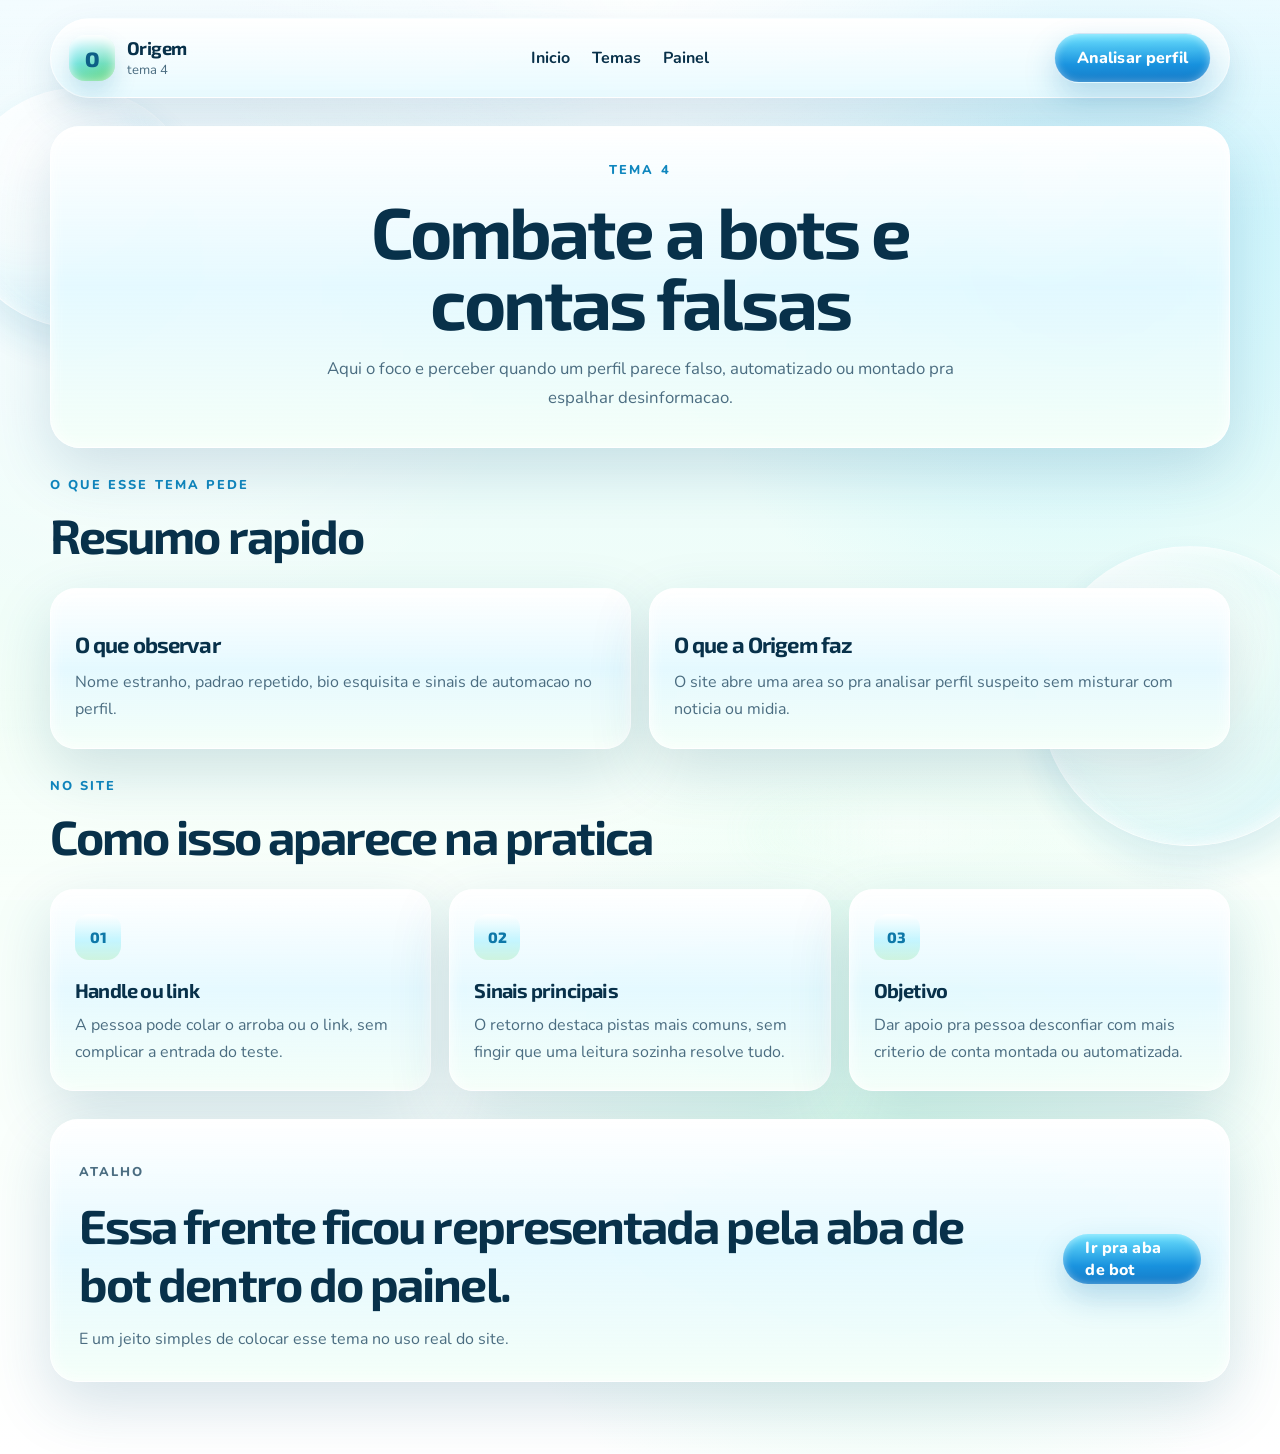
==== bots-contas.html @ d39067a3 "Add files via upload" ====
<!DOCTYPE html>
<html lang="pt-BR">
  <head>
    <meta charset="UTF-8" />
    <meta name="viewport" content="width=device-width, initial-scale=1.0" />
    <meta
      name="description"
      content="Tema 4 da Origem: combate a bots e contas falsas com observacao de sinais suspeitos."
    />
    <title>Origem | Bots e Contas Falsas</title>
    <link rel="preconnect" href="https://fonts.googleapis.com" />
    <link rel="preconnect" href="https://fonts.gstatic.com" crossorigin />
    <link
      href="https://fonts.googleapis.com/css2?family=Exo+2:wght@500;600;700;800&family=Nunito:wght@400;600;700;800&display=swap"
      rel="stylesheet"
    />
    <link rel="stylesheet" href="styles.css?v=28" />
  </head>
  <body>
    <div class="aero-bg" aria-hidden="true">
      <div class="bubble bubble-one"></div>
      <div class="bubble bubble-two"></div>
      <div class="bubble bubble-three"></div>
      <div class="glow-band glow-top"></div>
      <div class="glow-band glow-bottom"></div>
    </div>

    <header class="site-header">
      <a class="brand" href="index.html">
        <span class="brand-mark">O</span>
        <span class="brand-copy">
          <strong>Origem</strong>
          <small>tema 4</small>
        </span>
      </a>

      <nav class="site-nav" aria-label="Navegacao principal">
        <a href="index.html">Inicio</a>
        <a href="proposta.html">Temas</a>
        <a href="verificacao.html">Painel</a>
      </nav>

      <a class="header-cta" href="verificacao.html#bot">Analisar perfil</a>
    </header>

    <main class="page-shell">
      <section class="hero hero-verify glossy-panel" id="tema">
        <p class="hero-kicker">Tema 4</p>
        <h1>Combate a bots e contas falsas</h1>
        <p class="hero-copy">
          Aqui o foco e perceber quando um perfil parece falso, automatizado ou montado pra espalhar desinformacao.
        </p>
      </section>

      <section class="section-block">
        <div class="section-head">
          <p class="section-kicker">O que esse tema pede</p>
          <h2>Resumo rapido</h2>
        </div>

        <div class="topic-columns">
          <article class="info-card glossy-panel">
            <h3>O que observar</h3>
            <p>Nome estranho, padrao repetido, bio esquisita e sinais de automacao no perfil.</p>
          </article>

          <article class="info-card glossy-panel">
            <h3>O que a Origem faz</h3>
            <p>O site abre uma area so pra analisar perfil suspeito sem misturar com noticia ou midia.</p>
          </article>
        </div>
      </section>

      <section class="section-block" id="origem">
        <div class="section-head">
          <p class="section-kicker">No site</p>
          <h2>Como isso aparece na pratica</h2>
        </div>

        <div class="steps-grid">
          <article class="step-card glossy-panel">
            <span>01</span>
            <h3>Handle ou link</h3>
            <p>A pessoa pode colar o arroba ou o link, sem complicar a entrada do teste.</p>
          </article>

          <article class="step-card glossy-panel">
            <span>02</span>
            <h3>Sinais principais</h3>
            <p>O retorno destaca pistas mais comuns, sem fingir que uma leitura sozinha resolve tudo.</p>
          </article>

          <article class="step-card glossy-panel">
            <span>03</span>
            <h3>Objetivo</h3>
            <p>Dar apoio pra pessoa desconfiar com mais criterio de conta montada ou automatizada.</p>
          </article>
        </div>
      </section>

      <section class="section-block">
        <div class="bottom-banner glossy-panel">
          <div>
            <p class="section-kicker">Atalho</p>
            <h2>Essa frente ficou representada pela aba de bot dentro do painel.</h2>
            <p>E um jeito simples de colocar esse tema no uso real do site.</p>
          </div>

          <a class="primary-button link-button" href="verificacao.html#bot">Ir pra aba de bot</a>
        </div>
      </section>
    </main>
  </body>
</html>
---- styles.css ----
:root {
  --bg-top: #dff7ff;
  --bg-mid: #f3fff8;
  --bg-bottom: #ffffff;
  --surface: rgba(255, 255, 255, 0.72);
  --surface-strong: rgba(255, 255, 255, 0.88);
  --surface-soft: rgba(233, 252, 255, 0.72);
  --line: rgba(112, 202, 221, 0.34);
  --ink: #08314a;
  --muted: #4b6d81;
  --primary: #1ab0d8;
  --primary-deep: #0d7ab7;
  --secondary: #68d76d;
  --secondary-deep: #249f4a;
  --ok: #17915f;
  --warn: #e38e1f;
  --danger: #d8544f;
  --shadow-xl: 0 22px 60px rgba(26, 92, 133, 0.18);
  --shadow-lg: 0 18px 38px rgba(26, 92, 133, 0.14);
  --shadow-md: 0 10px 24px rgba(26, 92, 133, 0.12);
  --radius-xl: 30px;
  --radius-lg: 22px;
  --radius-md: 16px;
  --max-width: 1180px;
}

* {
  box-sizing: border-box;
}

html {
  scroll-behavior: smooth;
}

body {
  margin: 0;
  min-height: 100vh;
  font-family: "Nunito", sans-serif;
  color: var(--ink);
  background:
    radial-gradient(circle at 12% 18%, rgba(255, 255, 255, 0.92), transparent 24%),
    radial-gradient(circle at 84% 16%, rgba(126, 232, 255, 0.34), transparent 26%),
    radial-gradient(circle at 70% 78%, rgba(121, 246, 188, 0.22), transparent 30%),
    linear-gradient(180deg, var(--bg-top) 0%, var(--bg-mid) 48%, var(--bg-bottom) 100%);
  overflow-x: hidden;
}

body::before {
  content: "";
  position: fixed;
  inset: 0;
  pointer-events: none;
  background:
    linear-gradient(180deg, rgba(255, 255, 255, 0.52), transparent 24%, transparent 76%, rgba(255, 255, 255, 0.34)),
    radial-gradient(circle at top, rgba(255, 255, 255, 0.85), transparent 38%);
  z-index: 0;
}

.aero-bg {
  position: fixed;
  inset: 0;
  pointer-events: none;
  overflow: hidden;
  z-index: 0;
}

.bubble {
  position: absolute;
  border-radius: 50%;
  border: 1px solid rgba(255, 255, 255, 0.78);
  background:
    radial-gradient(circle at 30% 28%, rgba(255, 255, 255, 0.95), rgba(255, 255, 255, 0.18) 38%, rgba(39, 189, 235, 0.12) 72%, rgba(19, 128, 212, 0.06));
  box-shadow:
    inset 0 1px 18px rgba(255, 255, 255, 0.9),
    0 18px 35px rgba(53, 148, 191, 0.18);
  opacity: 0.9;
}

.bubble-one {
  width: 240px;
  height: 240px;
  top: 88px;
  left: -42px;
}

.bubble-two {
  width: 190px;
  height: 190px;
  right: 8%;
  top: 138px;
}

.bubble-three {
  width: 300px;
  height: 300px;
  right: -60px;
  bottom: 54px;
}

.glow-band {
  position: absolute;
  border-radius: 999px;
  filter: blur(18px);
  opacity: 0.7;
}

.glow-top {
  top: 40px;
  left: 18%;
  width: 360px;
  height: 44px;
  background: linear-gradient(90deg, rgba(255, 255, 255, 0), rgba(255, 255, 255, 0.82), rgba(125, 232, 255, 0.2));
}

.glow-bottom {
  bottom: 48px;
  right: 18%;
  width: 300px;
  height: 40px;
  background: linear-gradient(90deg, rgba(115, 237, 173, 0.08), rgba(255, 255, 255, 0.72), rgba(255, 255, 255, 0));
}

.site-header,
.page-shell {
  position: relative;
  z-index: 1;
}

.site-header {
  width: min(calc(100% - 30px), var(--max-width));
  margin: 18px auto 0;
  padding: 14px 18px;
  display: flex;
  align-items: center;
  justify-content: space-between;
  gap: 16px;
  border: 1px solid rgba(255, 255, 255, 0.72);
  border-radius: 999px;
  background:
    linear-gradient(180deg, rgba(255, 255, 255, 0.95), rgba(218, 247, 255, 0.58)),
    rgba(255, 255, 255, 0.72);
  box-shadow: var(--shadow-lg);
  backdrop-filter: blur(18px);
}

.brand {
  display: inline-flex;
  align-items: center;
  gap: 12px;
  text-decoration: none;
  color: var(--ink);
}

.brand-mark {
  display: inline-flex;
  align-items: center;
  justify-content: center;
  width: 46px;
  height: 46px;
  border-radius: 16px;
  background:
    linear-gradient(180deg, rgba(255, 255, 255, 0.95), rgba(122, 233, 255, 0.34) 62%, rgba(90, 218, 140, 0.3)),
    linear-gradient(135deg, #6de6ff, #6bd36d);
  box-shadow:
    inset 0 2px 12px rgba(255, 255, 255, 0.9),
    0 12px 22px rgba(31, 137, 174, 0.2);
  font-family: "Exo 2", sans-serif;
  font-size: 1.3rem;
  font-weight: 800;
  color: #0d5f86;
}

.brand-copy {
  display: grid;
  gap: 2px;
}

.brand-copy strong {
  font-family: "Exo 2", sans-serif;
  font-size: 1.15rem;
  letter-spacing: -0.03em;
}

.brand-copy small {
  color: var(--muted);
  font-size: 0.82rem;
}

.site-nav {
  display: flex;
  flex-wrap: wrap;
  align-items: center;
  justify-content: center;
  gap: 22px;
}

.site-nav a {
  color: var(--ink);
  text-decoration: none;
  font-weight: 700;
  text-shadow: 0 1px 0 rgba(255, 255, 255, 0.8);
}

.header-cta,
.primary-button,
.secondary-button,
.tool-tab {
  font: inherit;
}

.header-cta,
.primary-button,
.secondary-button {
  display: inline-flex;
  align-items: center;
  justify-content: center;
  min-height: 50px;
  padding: 0 22px;
  border-radius: 999px;
  border: 1px solid rgba(255, 255, 255, 0.8);
  text-decoration: none;
  font-weight: 800;
  letter-spacing: 0.01em;
  cursor: pointer;
  transition: transform 180ms ease, box-shadow 180ms ease, opacity 180ms ease;
}

.header-cta,
.primary-button {
  color: #ffffff;
  background:
    linear-gradient(180deg, rgba(108, 226, 255, 0.96), rgba(22, 143, 221, 0.95) 64%, rgba(20, 120, 198, 0.95)),
    linear-gradient(135deg, #6be8ff, #25a7dc);
  box-shadow:
    inset 0 1px 8px rgba(255, 255, 255, 0.48),
    0 14px 30px rgba(25, 122, 180, 0.26);
}

.secondary-button {
  color: #0b638d;
  background:
    linear-gradient(180deg, rgba(255, 255, 255, 0.95), rgba(217, 251, 255, 0.72)),
    rgba(255, 255, 255, 0.78);
  box-shadow:
    inset 0 1px 8px rgba(255, 255, 255, 0.82),
    0 12px 26px rgba(57, 145, 180, 0.12);
}

.header-cta:hover,
.primary-button:hover,
.secondary-button:hover,
.tool-tab:hover,
.feature-card:hover {
  transform: translateY(-2px);
}

.primary-button:disabled {
  opacity: 0.7;
  cursor: wait;
}

.page-shell {
  width: min(calc(100% - 30px), var(--max-width));
  margin: 0 auto;
  padding: 28px 0 72px;
}

.glossy-panel,
.tool-shell,
.result-card,
.step-card,
.feature-card {
  border: 1px solid rgba(255, 255, 255, 0.8);
  background:
    linear-gradient(180deg, rgba(255, 255, 255, 0.96), rgba(220, 247, 255, 0.72) 50%, rgba(243, 255, 248, 0.88)),
    var(--surface);
  box-shadow:
    inset 0 1px 14px rgba(255, 255, 255, 0.88),
    var(--shadow-xl);
  backdrop-filter: blur(18px);
}

.hero {
  position: relative;
}

.hero-home {
  display: grid;
  grid-template-columns: minmax(0, 1.1fr) minmax(320px, 0.9fr);
  gap: 22px;
  align-items: stretch;
  padding-top: 18px;
}

.hero-verify {
  padding: 34px;
  border-radius: var(--radius-xl);
  text-align: center;
}

.hero-copy-card,
.hero-display {
  padding: 34px;
  border-radius: var(--radius-xl);
}

.hero-kicker,
.section-kicker {
  margin: 0;
  color: #0f86be;
  font-size: 0.8rem;
  font-weight: 800;
  letter-spacing: 0.16em;
  text-transform: uppercase;
}

.hero h1,
.section-head h2,
.tool-head h2,
.bottom-banner h2,
.feature-card h3,
.theme-link-card h3,
.info-card h3,
.topic-panel h3,
.step-card h3,
.result-topline h3 {
  font-family: "Exo 2", sans-serif;
  letter-spacing: -0.04em;
}

.hero h1 {
  margin: 16px 0 0;
  font-size: clamp(2.5rem, 6vw, 4.5rem);
  line-height: 0.98;
}

.hero-verify h1 {
  max-width: 16ch;
  margin-left: auto;
  margin-right: auto;
}

.hero-copy {
  max-width: 64ch;
  margin: 18px 0 0;
  color: var(--muted);
  font-size: 1.05rem;
  line-height: 1.75;
}

.hero-verify .hero-copy {
  margin-left: auto;
  margin-right: auto;
}

.hero-actions {
  display: flex;
  flex-wrap: wrap;
  gap: 14px;
  margin-top: 26px;
}

.hero-pills {
  display: flex;
  flex-wrap: wrap;
  gap: 10px;
  margin-top: 26px;
}

.hero-pills span {
  display: inline-flex;
  align-items: center;
  min-height: 36px;
  padding: 0 14px;
  border-radius: 999px;
  background: rgba(255, 255, 255, 0.7);
  border: 1px solid rgba(255, 255, 255, 0.8);
  box-shadow: inset 0 1px 8px rgba(255, 255, 255, 0.85);
  color: #116f99;
  font-weight: 800;
  font-size: 0.92rem;
}

.hero-display {
  display: grid;
  align-items: center;
}

.hero-display-screen {
  position: relative;
  min-height: 100%;
  padding: 24px;
  border-radius: 24px;
  background:
    linear-gradient(180deg, rgba(232, 253, 255, 0.92), rgba(190, 240, 255, 0.72) 48%, rgba(239, 255, 246, 0.92)),
    rgba(255, 255, 255, 0.64);
  border: 1px solid rgba(255, 255, 255, 0.85);
  overflow: hidden;
}

.screen-orb {
  position: absolute;
  top: 22px;
  right: 22px;
  width: 140px;
  height: 140px;
  border-radius: 50%;
  background:
    radial-gradient(circle at 35% 30%, rgba(255, 255, 255, 0.94), rgba(255, 255, 255, 0.18) 42%, rgba(106, 226, 255, 0.2), rgba(102, 226, 137, 0.16));
  border: 1px solid rgba(255, 255, 255, 0.82);
}

.screen-grid {
  position: relative;
  display: grid;
  grid-template-columns: repeat(2, minmax(0, 1fr));
  gap: 14px;
  margin-top: 80px;
}

.screen-grid article {
  min-height: 120px;
  padding: 18px;
  border-radius: 22px;
  background: rgba(255, 255, 255, 0.64);
  border: 1px solid rgba(255, 255, 255, 0.8);
  box-shadow: inset 0 1px 10px rgba(255, 255, 255, 0.72);
}

.screen-grid strong {
  display: block;
  font-family: "Exo 2", sans-serif;
  font-size: 1.7rem;
  color: #0b77b6;
}

.screen-grid span {
  display: block;
  margin-top: 10px;
  color: var(--muted);
  line-height: 1.55;
}

.section-block {
  margin-top: 28px;
}

.section-head h2,
.tool-head h2,
.bottom-banner h2 {
  margin: 12px 0 0;
  font-size: clamp(1.9rem, 4vw, 3rem);
}

.feature-grid {
  display: grid;
  grid-template-columns: repeat(3, minmax(0, 1fr));
  gap: 18px;
  margin-top: 24px;
}

.feature-card {
  display: block;
  min-height: 238px;
  padding: 22px;
  border-radius: 26px;
  text-decoration: none;
  color: inherit;
  transition: transform 180ms ease, box-shadow 180ms ease;
}

.feature-icon {
  display: inline-flex;
  align-items: center;
  justify-content: center;
  min-width: 64px;
  min-height: 40px;
  padding: 0 14px;
  border-radius: 999px;
  background:
    linear-gradient(180deg, rgba(255, 255, 255, 0.98), rgba(169, 241, 255, 0.64) 60%, rgba(164, 236, 183, 0.44));
  box-shadow: inset 0 1px 9px rgba(255, 255, 255, 0.9);
  color: #1077a7;
  font-family: "Exo 2", sans-serif;
  font-weight: 800;
  font-size: 0.86rem;
}

.feature-card h3 {
  margin: 18px 0 0;
  font-size: 1.4rem;
}

.feature-card p {
  margin: 12px 0 0;
  color: var(--muted);
  line-height: 1.7;
}

.topic-card {
  min-height: 0;
}

.topic-number {
  display: inline-flex;
  align-items: center;
  min-height: 34px;
  padding: 0 12px;
  border-radius: 999px;
  background: rgba(255, 255, 255, 0.72);
  border: 1px solid rgba(255, 255, 255, 0.82);
  box-shadow: inset 0 1px 8px rgba(255, 255, 255, 0.88);
  color: #1077a7;
  font-size: 0.84rem;
  font-weight: 800;
}

.topic-stack {
  display: grid;
  gap: 18px;
  margin-top: 24px;
}

.theme-grid {
  display: grid;
  grid-template-columns: repeat(3, minmax(0, 1fr));
  gap: 18px;
  margin-top: 24px;
}

.theme-link-card,
.info-card {
  display: block;
  padding: 24px;
  border-radius: 26px;
  text-decoration: none;
  color: inherit;
  transition: transform 180ms ease, box-shadow 180ms ease;
}

.theme-link-card:hover,
.info-card:hover {
  transform: translateY(-2px);
}

.theme-link-card h3,
.info-card h3 {
  margin: 18px 0 0;
  font-size: 1.38rem;
}

.theme-link-card p,
.info-card p {
  margin: 12px 0 0;
  color: var(--muted);
  line-height: 1.72;
}

.topic-columns {
  display: grid;
  grid-template-columns: repeat(2, minmax(0, 1fr));
  gap: 18px;
  margin-top: 24px;
}

.topic-panel {
  padding: 24px;
  border-radius: 26px;
}

.topic-panel h3 {
  margin: 18px 0 0;
  font-size: 1.4rem;
}

.topic-panel p {
  margin: 12px 0 0;
  color: var(--muted);
  line-height: 1.75;
  max-width: 72ch;
}

.steps-grid {
  display: grid;
  grid-template-columns: repeat(3, minmax(0, 1fr));
  gap: 18px;
  margin-top: 24px;
}

.step-card {
  padding: 24px;
  border-radius: 24px;
}

.step-card span {
  display: inline-flex;
  align-items: center;
  justify-content: center;
  width: 46px;
  height: 46px;
  border-radius: 14px;
  background:
    linear-gradient(180deg, rgba(255, 255, 255, 0.95), rgba(160, 240, 255, 0.56) 58%, rgba(171, 235, 186, 0.46));
  color: #0e78a8;
  font-family: "Exo 2", sans-serif;
  font-size: 0.94rem;
  font-weight: 800;
}

.step-card h3 {
  margin: 18px 0 0;
  font-size: 1.25rem;
}

.step-card p,
.bottom-banner p,
.helper-note,
.feedback-message,
.result-label,
.result-confidence,
.result-text,
.result-points {
  color: var(--muted);
}

.step-card p {
  margin: 10px 0 0;
  line-height: 1.7;
}

.bottom-banner {
  display: flex;
  align-items: center;
  justify-content: space-between;
  gap: 22px;
  padding: 28px;
  border-radius: 28px;
}

.bottom-banner p {
  margin: 14px 0 0;
  max-width: 56ch;
  line-height: 1.7;
}

.tool-shell {
  padding: 28px;
  border-radius: 30px;
}

.tool-head {
  display: flex;
  align-items: center;
  justify-content: space-between;
  gap: 18px;
  margin-bottom: 22px;
}

.tool-tabs {
  display: inline-flex;
  flex-wrap: wrap;
  gap: 8px;
  padding: 8px;
  border-radius: 999px;
  background: rgba(255, 255, 255, 0.55);
  border: 1px solid rgba(255, 255, 255, 0.82);
  box-shadow: inset 0 1px 10px rgba(255, 255, 255, 0.82);
}

.tool-tab {
  min-height: 44px;
  padding: 0 18px;
  border: 0;
  border-radius: 999px;
  background: transparent;
  color: #5b7b8c;
  font-weight: 800;
  cursor: pointer;
  transition: transform 180ms ease, box-shadow 180ms ease, background 180ms ease;
}

.tool-tab.is-active {
  color: #ffffff;
  background:
    linear-gradient(180deg, rgba(116, 231, 255, 0.96), rgba(29, 155, 229, 0.96) 64%, rgba(17, 121, 203, 0.96));
  box-shadow:
    inset 0 1px 8px rgba(255, 255, 255, 0.44),
    0 10px 20px rgba(31, 125, 188, 0.22);
}

.tool-panel {
  display: none;
}

.tool-panel.is-active {
  display: block;
}

.input-layout {
  display: grid;
  grid-template-columns: minmax(0, 1.08fr) minmax(320px, 0.92fr);
  gap: 22px;
}

.field-label {
  display: inline-block;
  margin-bottom: 12px;
  font-size: 1rem;
  font-weight: 800;
}

.upload-box {
  display: grid;
  place-items: center;
  width: 100%;
  min-height: 226px;
  padding: 24px;
  border-radius: 28px;
  border: 1.5px dashed rgba(81, 194, 222, 0.74);
  background:
    linear-gradient(180deg, rgba(255, 255, 255, 0.88), rgba(216, 248, 255, 0.72) 58%, rgba(239, 255, 245, 0.84));
  text-align: center;
  cursor: pointer;
  transition: transform 180ms ease, border-color 180ms ease, box-shadow 180ms ease;
}

.upload-box:hover,
.upload-box.is-dragging {
  transform: translateY(-1px);
  border-color: rgba(19, 166, 219, 0.95);
  box-shadow: 0 14px 28px rgba(43, 157, 198, 0.12);
}

.upload-box input {
  display: none;
}

.upload-title {
  display: block;
  font-family: "Exo 2", sans-serif;
  font-size: 1.08rem;
  font-weight: 700;
}

.upload-subtitle {
  display: block;
  max-width: 34ch;
  margin-top: 8px;
  color: var(--muted);
  line-height: 1.6;
}

.preview-box {
  margin-top: 14px;
  min-height: 226px;
  overflow: hidden;
  border-radius: 28px;
  border: 1px solid rgba(255, 255, 255, 0.82);
  background:
    linear-gradient(180deg, rgba(255, 255, 255, 0.92), rgba(223, 249, 255, 0.68)),
    var(--surface-soft);
}

.empty-state,
.preview-frame {
  min-height: 226px;
  display: grid;
  place-items: center;
  padding: 22px;
  text-align: center;
}

.empty-state strong {
  font-family: "Exo 2", sans-serif;
}

.empty-state p {
  margin: 8px 0 0;
  color: var(--muted);
}

.preview-frame img {
  width: 100%;
  height: 226px;
  object-fit: cover;
  display: block;
}

.preview-frame audio,
.preview-frame video {
  width: 100%;
  max-height: 226px;
}

.preview-meta {
  padding: 14px 18px 18px;
  border-top: 1px solid rgba(96, 193, 221, 0.18);
  background: rgba(255, 255, 255, 0.74);
}

.preview-meta p {
  margin: 6px 0 0;
  color: var(--muted);
}

.text-input {
  width: 100%;
  min-height: 58px;
  padding: 0 18px;
  border: 1px solid rgba(112, 202, 221, 0.34);
  border-radius: 20px;
  background: rgba(255, 255, 255, 0.82);
  box-shadow: inset 0 1px 12px rgba(255, 255, 255, 0.82);
  font: inherit;
  color: var(--ink);
}

.text-input:focus {
  outline: 2px solid rgba(36, 167, 218, 0.18);
  border-color: rgba(17, 149, 204, 0.66);
}

.primary-button {
  margin-top: 16px;
  border-width: 0;
}

.helper-note,
.feedback-message {
  margin: 12px 0 0;
  font-size: 0.95rem;
}

.feedback-message {
  min-height: 22px;
}

.feedback-message.is-error {
  color: var(--danger);
}

.feedback-message.is-success {
  color: var(--ok);
}

.result-card {
  height: 100%;
  padding: 24px;
  border-radius: 28px;
}

.result-topline {
  display: flex;
  align-items: center;
  justify-content: space-between;
  gap: 12px;
}

.result-topline h3 {
  margin: 0;
  font-size: 1.28rem;
}

.result-badge {
  display: inline-flex;
  align-items: center;
  justify-content: center;
  min-height: 36px;
  padding: 0 14px;
  border-radius: 999px;
  font-size: 0.84rem;
  font-weight: 800;
}

.result-badge.is-neutral {
  color: #587282;
  background: rgba(230, 242, 248, 0.9);
}

.result-badge.is-demo {
  color: #096a93;
  background: rgba(212, 246, 255, 0.92);
}

.result-badge.is-ok {
  color: #0f7b4d;
  background: rgba(220, 249, 230, 0.95);
}

.result-badge.is-warn {
  color: #a25b12;
  background: rgba(255, 236, 204, 0.96);
}

.result-label {
  margin: 18px 0 0;
  font-size: 0.94rem;
}

.result-confidence {
  margin: 10px 0 0;
  font-size: 0.92rem;
  font-weight: 800;
}

.result-text {
  margin: 12px 0 0;
  font-size: 1rem;
  line-height: 1.7;
}

.result-points {
  margin: 16px 0 0;
  padding-left: 18px;
}

.result-points li + li {
  margin-top: 8px;
}

@media (max-width: 1080px) {
  .hero-home,
  .input-layout {
    grid-template-columns: 1fr;
  }

  .feature-grid {
    grid-template-columns: repeat(2, minmax(0, 1fr));
  }

  .theme-grid {
    grid-template-columns: repeat(2, minmax(0, 1fr));
  }

  .screen-grid {
    margin-top: 36px;
  }
}

@media (max-width: 920px) {
  .site-header,
  .tool-head,
  .bottom-banner {
    flex-direction: column;
    align-items: flex-start;
  }

  .site-nav {
    justify-content: flex-start;
  }

  .header-cta {
    width: 100%;
  }

  .steps-grid {
    grid-template-columns: 1fr;
  }

  .topic-columns {
    grid-template-columns: 1fr;
  }
}

@media (max-width: 700px) {
  .site-header,
  .page-shell {
    width: min(calc(100% - 20px), var(--max-width));
  }

  .site-header {
    margin-top: 12px;
    padding: 14px;
    border-radius: 28px;
  }

  .hero-copy-card,
  .hero-display,
  .hero-verify,
  .tool-shell,
  .step-card,
  .feature-card,
  .bottom-banner,
  .result-card {
    padding: 20px;
  }

  .hero h1 {
    font-size: clamp(2.15rem, 11vw, 3.2rem);
  }

  .tool-tabs {
    width: 100%;
    border-radius: 24px;
  }

  .tool-tab {
    flex: 1 1 calc(50% - 8px);
  }

  .feature-grid {
    grid-template-columns: 1fr;
  }

  .theme-grid {
    grid-template-columns: 1fr;
  }
}

@media (prefers-reduced-motion: reduce) {
  html {
    scroll-behavior: auto;
  }

  *,
  *::before,
  *::after {
    animation: none !important;
    transition: none !important;
  }
}
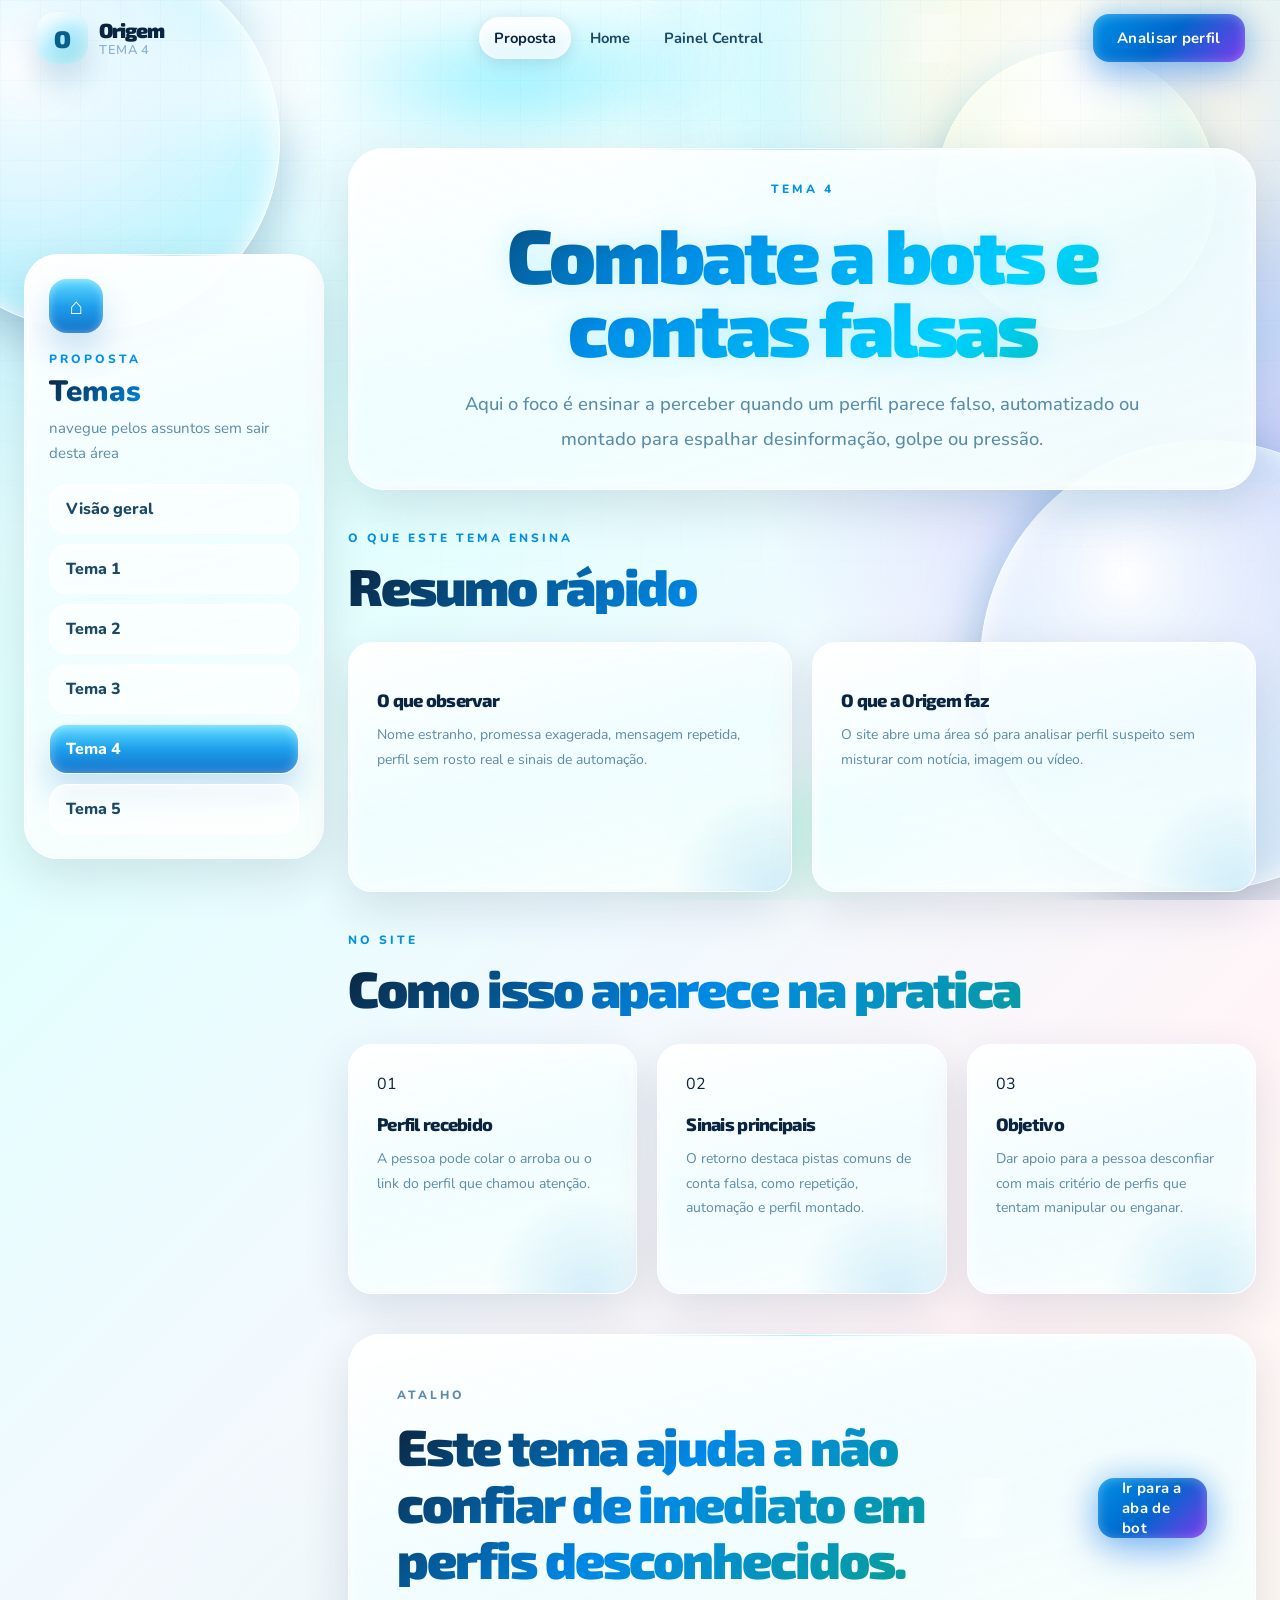
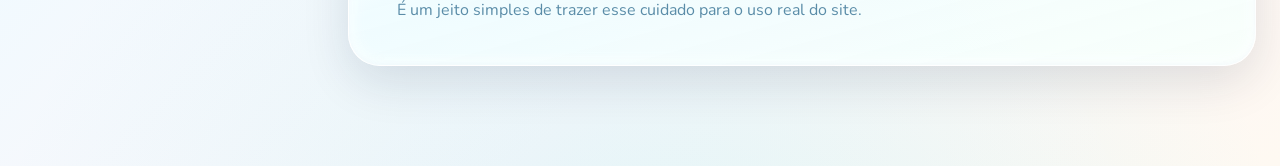
==== commit 8168d4aa: "Origem 2.0" ====
--- a/bots-contas.html
+++ b/bots-contas.html
@@ -5,7 +5,7 @@
     <meta name="viewport" content="width=device-width, initial-scale=1.0" />
     <meta
       name="description"
-      content="Tema 4 da Origem: combate a bots e contas falsas com observacao de sinais suspeitos."
+      content="Tema 4 da Origem: combate a bots e contas falsas."
     />
     <title>Origem | Bots e Contas Falsas</title>
     <link rel="preconnect" href="https://fonts.googleapis.com" />
@@ -14,7 +14,7 @@
       href="https://fonts.googleapis.com/css2?family=Exo+2:wght@500;600;700;800&family=Nunito:wght@400;600;700;800&display=swap"
       rel="stylesheet"
     />
-    <link rel="stylesheet" href="styles.css?v=28" />
+    <link rel="stylesheet" href="styles.css?v=31" />
   </head>
   <body>
     <div class="aero-bg" aria-hidden="true">
@@ -23,9 +23,12 @@
       <div class="bubble bubble-three"></div>
       <div class="glow-band glow-top"></div>
       <div class="glow-band glow-bottom"></div>
+      <div class="sky-ribbon ribbon-one"></div>
+      <div class="sky-ribbon ribbon-two"></div>
+      <div class="sun-halo"></div>
     </div>
 
-    <header class="site-header">
+    <header class="site-header topbar-shell">
       <a class="brand" href="index.html">
         <span class="brand-mark">O</span>
         <span class="brand-copy">
@@ -34,81 +37,105 @@
         </span>
       </a>
 
-      <nav class="site-nav" aria-label="Navegacao principal">
-        <a href="index.html">Inicio</a>
-        <a href="proposta.html">Temas</a>
-        <a href="verificacao.html">Painel</a>
+      <nav class="site-nav top-nav" aria-label="Navegacao principal">
+        <a class="is-active" href="proposta.html" aria-current="page">Proposta</a>
+        <a href="index.html">Home</a>
+        <a href="verificacao.html">Painel Central</a>
       </nav>
 
       <a class="header-cta" href="verificacao.html#bot">Analisar perfil</a>
     </header>
 
     <main class="page-shell">
-      <section class="hero hero-verify glossy-panel" id="tema">
-        <p class="hero-kicker">Tema 4</p>
-        <h1>Combate a bots e contas falsas</h1>
-        <p class="hero-copy">
-          Aqui o foco e perceber quando um perfil parece falso, automatizado ou montado pra espalhar desinformacao.
-        </p>
-      </section>
+      <div class="split-layout proposal-split">
+        <aside class="section-sidebar proposal-sidebar glossy-panel panel-tilt" aria-label="Temas da proposta">
+          <a class="sidebar-home" href="index.html" aria-label="Ir para a home">&#8962;</a>
 
-      <section class="section-block">
-        <div class="section-head">
-          <p class="section-kicker">O que esse tema pede</p>
-          <h2>Resumo rapido</h2>
-        </div>
-
-        <div class="topic-columns">
-          <article class="info-card glossy-panel">
-            <h3>O que observar</h3>
-            <p>Nome estranho, padrao repetido, bio esquisita e sinais de automacao no perfil.</p>
-          </article>
-
-          <article class="info-card glossy-panel">
-            <h3>O que a Origem faz</h3>
-            <p>O site abre uma area so pra analisar perfil suspeito sem misturar com noticia ou midia.</p>
-          </article>
-        </div>
-      </section>
-
-      <section class="section-block" id="origem">
-        <div class="section-head">
-          <p class="section-kicker">No site</p>
-          <h2>Como isso aparece na pratica</h2>
-        </div>
-
-        <div class="steps-grid">
-          <article class="step-card glossy-panel">
-            <span>01</span>
-            <h3>Handle ou link</h3>
-            <p>A pessoa pode colar o arroba ou o link, sem complicar a entrada do teste.</p>
-          </article>
-
-          <article class="step-card glossy-panel">
-            <span>02</span>
-            <h3>Sinais principais</h3>
-            <p>O retorno destaca pistas mais comuns, sem fingir que uma leitura sozinha resolve tudo.</p>
-          </article>
-
-          <article class="step-card glossy-panel">
-            <span>03</span>
-            <h3>Objetivo</h3>
-            <p>Dar apoio pra pessoa desconfiar com mais criterio de conta montada ou automatizada.</p>
-          </article>
-        </div>
-      </section>
-
-      <section class="section-block">
-        <div class="bottom-banner glossy-panel">
-          <div>
-            <p class="section-kicker">Atalho</p>
-            <h2>Essa frente ficou representada pela aba de bot dentro do painel.</h2>
-            <p>E um jeito simples de colocar esse tema no uso real do site.</p>
+          <div class="sidebar-copy">
+            <p class="section-kicker">Proposta</p>
+            <h2>Temas</h2>
+            <span>navegue pelos assuntos sem sair desta &aacute;rea</span>
           </div>
 
-          <a class="primary-button link-button" href="verificacao.html#bot">Ir pra aba de bot</a>
+          <nav class="sidebar-nav">
+            <a class="sidebar-link" href="proposta.html">Vis&atilde;o geral</a>
+            <a class="sidebar-link" href="fatos-fontes.html">Tema 1</a>
+            <a class="sidebar-link" href="letramento-digital.html">Tema 2</a>
+            <a class="sidebar-link" href="manipulacao-audiovisual.html">Tema 3</a>
+            <a class="sidebar-link is-active" href="bots-contas.html">Tema 4</a>
+            <a class="sidebar-link" href="fontes-confiaveis.html">Tema 5</a>
+          </nav>
+        </aside>
+
+        <div class="split-main">
+          <section class="hero hero-verify glossy-panel" id="tema">
+            <p class="hero-kicker">Tema 4</p>
+            <h1>Combate a bots e contas falsas</h1>
+            <p class="hero-copy">
+              Aqui o foco &eacute; ensinar a perceber quando um perfil parece falso, automatizado ou montado para
+              espalhar desinforma&ccedil;&atilde;o, golpe ou press&atilde;o.
+            </p>
+          </section>
+
+          <section class="section-block">
+            <div class="section-head">
+              <p class="section-kicker">O que este tema ensina</p>
+              <h2>Resumo r&aacute;pido</h2>
+            </div>
+
+            <div class="topic-columns">
+              <article class="info-card glossy-panel">
+                <h3>O que observar</h3>
+                <p>Nome estranho, promessa exagerada, mensagem repetida, perfil sem rosto real e sinais de automa&ccedil;&atilde;o.</p>
+              </article>
+
+              <article class="info-card glossy-panel">
+                <h3>O que a Origem faz</h3>
+                <p>O site abre uma &aacute;rea s&oacute; para analisar perfil suspeito sem misturar com not&iacute;cia, imagem ou v&iacute;deo.</p>
+              </article>
+            </div>
+          </section>
+
+          <section class="section-block" id="origem">
+            <div class="section-head">
+              <p class="section-kicker">No site</p>
+              <h2>Como isso aparece na pratica</h2>
+            </div>
+
+            <div class="steps-grid">
+              <article class="step-card glossy-panel">
+                <span>01</span>
+                <h3>Perfil recebido</h3>
+                <p>A pessoa pode colar o arroba ou o link do perfil que chamou aten&ccedil;&atilde;o.</p>
+              </article>
+
+              <article class="step-card glossy-panel">
+                <span>02</span>
+                <h3>Sinais principais</h3>
+                <p>O retorno destaca pistas comuns de conta falsa, como repeti&ccedil;&atilde;o, automa&ccedil;&atilde;o e perfil montado.</p>
+              </article>
+
+              <article class="step-card glossy-panel">
+                <span>03</span>
+                <h3>Objetivo</h3>
+                <p>Dar apoio para a pessoa desconfiar com mais crit&eacute;rio de perfis que tentam manipular ou enganar.</p>
+              </article>
+            </div>
+          </section>
+
+          <section class="section-block">
+            <div class="bottom-banner glossy-panel">
+              <div>
+                <p class="section-kicker">Atalho</p>
+                <h2>Este tema ajuda a n&atilde;o confiar de imediato em perfis desconhecidos.</h2>
+                <p>&Eacute; um jeito simples de trazer esse cuidado para o uso real do site.</p>
+              </div>
+
+              <a class="primary-button link-button" href="verificacao.html#bot">Ir para a aba de bot</a>
+            </div>
+          </section>
         </div>
-      </section>
+      </div>
     </main>
   </body>
 </html>
--- a/styles.css
+++ b/styles.css
@@ -1,1021 +1,969 @@
+/* ═══════════════════════════════════════════
+   ORIGEM — Frutiger Aero · VERSÃO ÉPICA
+   ═══════════════════════════════════════════ */
+
 :root {
-  --bg-top: #dff7ff;
-  --bg-mid: #f3fff8;
-  --bg-bottom: #ffffff;
-  --surface: rgba(255, 255, 255, 0.72);
-  --surface-strong: rgba(255, 255, 255, 0.88);
-  --surface-soft: rgba(233, 252, 255, 0.72);
-  --line: rgba(112, 202, 221, 0.34);
-  --ink: #08314a;
-  --muted: #4b6d81;
-  --primary: #1ab0d8;
-  --primary-deep: #0d7ab7;
-  --secondary: #68d76d;
-  --secondary-deep: #249f4a;
-  --ok: #17915f;
-  --warn: #e38e1f;
-  --danger: #d8544f;
-  --shadow-xl: 0 22px 60px rgba(26, 92, 133, 0.18);
-  --shadow-lg: 0 18px 38px rgba(26, 92, 133, 0.14);
-  --shadow-md: 0 10px 24px rgba(26, 92, 133, 0.12);
-  --radius-xl: 30px;
-  --radius-lg: 22px;
-  --radius-md: 16px;
-  --max-width: 1180px;
-}
-
-* {
-  box-sizing: border-box;
-}
-
-html {
-  scroll-behavior: smooth;
-}
+  --glass-border: rgba(255,255,255,0.92);
+  --ink: #0a2540;
+  --ink-mid: #1b4965;
+  --muted: #5a8ca8;
+  --muted-soft: #8ab4d5;
+  --blue: #0091e6;
+  --blue-deep: #0066cc;
+  --blue-light: #00d4ff;
+  --accent: #00d4ff;
+  --accent-warm: #ff6b5b;
+  --accent-pink: #ff4081;
+  --accent-purple: #7c3aed;
+  --success: #00c896;
+  --warning: #ffa500;
+  --sh-xs: 0 2px 8px rgba(10,37,64,0.08);
+  --sh-sm: 0 4px 16px rgba(10,37,64,0.12);
+  --sh-md: 0 8px 28px rgba(10,37,64,0.15);
+  --sh-lg: 0 16px 48px rgba(10,37,64,0.2);
+  --sh-xl: 0 24px 64px rgba(10,37,64,0.25);
+  --r-pill: 999px;
+  --r-xl: 32px;
+  --r-lg: 24px;
+  --r-md: 16px;
+  --r-sm: 12px;
+  --max-w: 1360px;
+}
+
+*, *::before, *::after { box-sizing: border-box; }
+html { scroll-behavior: smooth; }
 
 body {
-  margin: 0;
-  min-height: 100vh;
+  margin: 0; min-height: 100vh;
   font-family: "Nunito", sans-serif;
-  color: var(--ink);
+  font-size: 1rem; color: var(--ink); overflow-x: hidden;
   background:
-    radial-gradient(circle at 12% 18%, rgba(255, 255, 255, 0.92), transparent 24%),
-    radial-gradient(circle at 84% 16%, rgba(126, 232, 255, 0.34), transparent 26%),
-    radial-gradient(circle at 70% 78%, rgba(121, 246, 188, 0.22), transparent 30%),
-    linear-gradient(180deg, var(--bg-top) 0%, var(--bg-mid) 48%, var(--bg-bottom) 100%);
-  overflow-x: hidden;
+    radial-gradient(ellipse 95% 80% at 5% -10%, rgba(0,211,255,0.35) 0%, transparent 50%),
+    radial-gradient(ellipse 75% 70% at 98% 15%, rgba(122,60,237,0.25) 0%, transparent 55%),
+    radial-gradient(ellipse 85% 60% at 50% 110%, rgba(100,244,255,0.2) 0%, transparent 60%),
+    linear-gradient(135deg, #e8f8ff 0%, #dffffd 25%, #f0faff 50%, #fff5f8 75%, #fef9f2 100%);
+  position: relative;
 }
 
 body::before {
-  content: "";
-  position: fixed;
-  inset: 0;
-  pointer-events: none;
+  content: ""; position: fixed; inset: 0; pointer-events: none; z-index: 0;
   background:
-    linear-gradient(180deg, rgba(255, 255, 255, 0.52), transparent 24%, transparent 76%, rgba(255, 255, 255, 0.34)),
-    radial-gradient(circle at top, rgba(255, 255, 255, 0.85), transparent 38%);
-  z-index: 0;
-}
-
-.aero-bg {
-  position: fixed;
-  inset: 0;
-  pointer-events: none;
+    radial-gradient(ellipse 115% 40% at 50% -8%, rgba(255,255,255,0.98) 0%, transparent 100%),
+    radial-gradient(ellipse 50% 35% at 10% 10%, rgba(255,255,255,0.8) 0%, transparent 100%),
+    radial-gradient(ellipse 55% 35% at 90% 15%, rgba(255,255,255,0.6) 0%, transparent 100%);
+  animation: lightDance 8s ease-in-out infinite;
+}
+
+body::after {
+  content: ""; position: fixed; inset: 0; pointer-events: none; z-index: 0;
+  background-image:
+    linear-gradient(rgba(0,150,200,0.05) 1px, transparent 1px),
+    linear-gradient(90deg, rgba(0,150,200,0.05) 1px, transparent 1px);
+  background-size: 40px 40px;
+  mask-image: linear-gradient(180deg, rgba(0,0,0,0.6) 0%, transparent 80%);
+  animation: gridDrift 60s linear infinite;
+}
+
+.aero-bg { position: fixed; inset: 0; pointer-events: none; overflow: hidden; z-index: 0; }
+
+.bubble {
+  position: absolute; border-radius: 50%;
+  background:
+    radial-gradient(circle at 32% 30%,
+      rgba(255,255,255,0.99) 0%,
+      rgba(255,255,255,0.5) 35%,
+      rgba(100,240,255,0.15) 65%,
+      rgba(0,180,255,0.03) 100%);
+  border: 1.2px solid rgba(255,255,255,0.95);
+  box-shadow:
+    inset 0 1px 24px rgba(255,255,255,0.98),
+    inset 0 -2px 8px rgba(100,220,255,0.1),
+    var(--sh-lg);
+  animation: floatOrbEpic 28s ease-in-out infinite;
+  filter: drop-shadow(0 0 20px rgba(0,200,255,0.3));
+}
+
+.bubble-one   { width: 380px; height: 380px; top: -50px; left: -100px; animation-delay: 0s; filter: drop-shadow(0 0 25px rgba(0,180,255,0.35)); }
+.bubble-two   { width: 280px; height: 280px; right: 5%; top: 50px; animation-delay: -8s; }
+.bubble-three { width: 450px; height: 450px; right: -150px; bottom: 10px; animation-delay: -14s; filter: drop-shadow(0 0 30px rgba(0,150,255,0.3)); }
+
+.sun-halo {
+  position: absolute; width: 800px; height: 800px; top: -320px; right: -200px; border-radius: 50%;
+  background: 
+    radial-gradient(circle, rgba(255,255,255,0.9) 0%, rgba(255,250,180,0.25) 25%, rgba(0,220,255,0.12) 55%, transparent 80%);
+  filter: blur(16px); 
+  animation: sunPulseEpic 24s ease-in-out infinite;
+  box-shadow: 0 0 60px rgba(0,200,255,0.2);
+}
+
+.sky-ribbon { position: absolute; border-radius: 999px; filter: blur(32px); opacity: 0.98; animation: ribbonWaveEpic 28s ease-in-out infinite; }
+.ribbon-one { top: 40px; left: 10%; width: 580px; height: 80px; background: linear-gradient(90deg, transparent, rgba(255,255,255,0.98) 30%, rgba(0,220,255,0.4) 65%, transparent); }
+.ribbon-two { bottom: 40px; right: 8%; width: 540px; height: 70px; background: linear-gradient(90deg, transparent, rgba(150,255,220,0.45) 25%, rgba(255,255,255,0.95) 60%, transparent); animation-delay: -13s; }
+
+.glow-band { position: absolute; border-radius: 999px; filter: blur(40px); opacity: 0.75; animation: pulseGlowEpic 18s ease-in-out infinite; }
+.glow-top { top: 25px; left: 25%; width: 480px; height: 70px; background: linear-gradient(90deg, transparent, rgba(255,255,255,0.98), rgba(100,230,255,0.3), transparent); }
+.glow-bottom { bottom: 20px; right: 18%; width: 440px; height: 60px; background: linear-gradient(90deg, transparent, rgba(150,255,200,0.5), rgba(255,255,255,0.95), transparent); animation-delay: -8s; }
+
+.site-header, .page-shell { position: relative; z-index: 1; }
+
+.site-header {
+  position: sticky; top: 0; z-index: 1000;
+  width: 100%; padding: 12px 0;
+  display: flex; align-items: center; justify-content: center;
+  background: linear-gradient(180deg, rgba(255,255,255,0.98) 0%, rgba(248,253,255,0.95) 100%);
+  box-shadow: 0 4px 20px rgba(10,37,64,0.08), inset 0 1px 0 rgba(255,255,255,0.8);
+  backdrop-filter: blur(12px);
+  border-bottom: 1px solid rgba(0,145,230,0.08);
+}
+
+.site-header > * {
+  animation: slideDown 0.5s cubic-bezier(0.22, 1, 0.36, 1) both;
+}
+
+.site-header > *:nth-child(2) { animation-delay: 0.1s; }
+.site-header > *:nth-child(3) { animation-delay: 0.2s; }
+
+.topbar-shell {
+  width: min(calc(100% - 32px), var(--max-w)); margin: 0 auto; padding: 12px 20px !important;
+  display: flex; align-items: center; gap: 28px; justify-content: space-between;
+  border-radius: 0 !important; border: none !important;
+  background: transparent !important;
+  box-shadow: none !important;
+  backdrop-filter: none !important;
+}
+
+.brand {
+  display: flex; align-items: center; gap: 12px; text-decoration: none; color: var(--ink);
+  transition: all 0.3s cubic-bezier(0.22, 1, 0.36, 1);
+  flex-shrink: 0;
+}
+
+.brand:hover { 
+  transform: translateY(-2px);
+}
+
+.brand:active {
+  transform: scale(0.98);
+}
+
+.brand-mark {
+  display: flex; align-items: center; justify-content: center;
+  width: 40px; height: 40px; border-radius: var(--r-md);
+  background: linear-gradient(135deg, var(--blue) 0%, var(--accent) 100%);
+  color: white; font-weight: 700; font-size: 20px;
+  box-shadow: 0 8px 20px rgba(0,145,230,0.25);
+  transition: all 0.3s cubic-bezier(0.22, 1, 0.36, 1);
+  position: relative;
+}
+
+.brand-mark::before {
+  content: ""; position: absolute; inset: 0; border-radius: var(--r-md);
+  background: radial-gradient(circle at 30% 30%, rgba(255,255,255,0.3), transparent 70%);
+  opacity: 0;
+  transition: opacity 0.3s ease;
+}
+
+.brand:hover .brand-mark {
+  box-shadow: 0 12px 32px rgba(0,145,230,0.35);
+  transform: translateY(-2px);
+}
+
+.brand:hover .brand-mark::before {
+  opacity: 1;
+}
+
+.brand-copy {
+  display: flex; flex-direction: column;
+  line-height: 1.1;
+}
+
+.brand-copy strong {
+  font-size: 18px; font-weight: 700; color: var(--ink);
+}
+
+.brand-copy small {
+  font-size: 11px; font-weight: 500; color: var(--muted);
+  text-transform: uppercase; letter-spacing: 0.5px;
+}
+
+.site-nav {
+  display: flex; gap: 6px; align-items: center;
+  flex: 1; justify-content: center;
+}
+
+.site-nav a {
+  padding: 8px 16px; border-radius: var(--r-md);
+  text-decoration: none; color: var(--muted); font-size: 14px; font-weight: 500;
+  transition: all 0.25s cubic-bezier(0.22, 1, 0.36, 1);
+  background: transparent;
+  position: relative;
   overflow: hidden;
-  z-index: 0;
-}
-
-.bubble {
-  position: absolute;
-  border-radius: 50%;
-  border: 1px solid rgba(255, 255, 255, 0.78);
-  background:
-    radial-gradient(circle at 30% 28%, rgba(255, 255, 255, 0.95), rgba(255, 255, 255, 0.18) 38%, rgba(39, 189, 235, 0.12) 72%, rgba(19, 128, 212, 0.06));
-  box-shadow:
-    inset 0 1px 18px rgba(255, 255, 255, 0.9),
-    0 18px 35px rgba(53, 148, 191, 0.18);
-  opacity: 0.9;
-}
-
-.bubble-one {
-  width: 240px;
-  height: 240px;
-  top: 88px;
-  left: -42px;
-}
-
-.bubble-two {
-  width: 190px;
-  height: 190px;
-  right: 8%;
-  top: 138px;
-}
-
-.bubble-three {
-  width: 300px;
-  height: 300px;
-  right: -60px;
-  bottom: 54px;
-}
-
-.glow-band {
-  position: absolute;
-  border-radius: 999px;
-  filter: blur(18px);
-  opacity: 0.7;
-}
-
-.glow-top {
-  top: 40px;
-  left: 18%;
-  width: 360px;
-  height: 44px;
-  background: linear-gradient(90deg, rgba(255, 255, 255, 0), rgba(255, 255, 255, 0.82), rgba(125, 232, 255, 0.2));
-}
-
-.glow-bottom {
-  bottom: 48px;
-  right: 18%;
-  width: 300px;
-  height: 40px;
-  background: linear-gradient(90deg, rgba(115, 237, 173, 0.08), rgba(255, 255, 255, 0.72), rgba(255, 255, 255, 0));
-}
-
-.site-header,
-.page-shell {
+}
+
+.site-nav a::before {
+  content: ""; position: absolute; inset: 0; border-radius: var(--r-md);
+  background: rgba(0,145,230,0.08);
+  transform: scaleX(0);
+  transform-origin: left;
+  transition: transform 0.3s cubic-bezier(0.22, 1, 0.36, 1);
+}
+
+.site-nav a:hover {
+  color: var(--blue);
+}
+
+.site-nav a:hover::before {
+  transform: scaleX(1);
+}
+
+.site-nav a.is-active {
+  color: var(--blue);
+  background: rgba(0,145,230,0.12);
+  box-shadow: inset 0 0 0 1px rgba(0,145,230,0.2);
+}
+
+.site-nav a:active {
+  transform: scale(0.95);
+}
+
+.header-cta {
+  padding: 10px 20px; border-radius: var(--r-md);
+  background: linear-gradient(135deg, var(--blue) 0%, var(--blue-deep) 100%);
+  color: white; text-decoration: none; font-weight: 600; font-size: 14px;
+  transition: all 0.25s cubic-bezier(0.22, 1, 0.36, 1);
+  box-shadow: 0 8px 20px rgba(0,91,230,0.25);
+  flex-shrink: 0;
+  position: relative;
+  overflow: hidden;
+}
+
+.header-cta::before {
+  content: ""; position: absolute; inset: 0;
+  background: linear-gradient(100deg, transparent 20%, rgba(255,255,255,0.4) 50%, transparent 80%);
+  transform: translateX(-100%);
+  animation: glossSweep 12s ease-in-out infinite;
+}
+
+.header-cta:hover {
+  transform: translateY(-3px);
+  box-shadow: 0 12px 32px rgba(0,91,230,0.35);
+}
+
+.header-cta:active {
+  transform: scale(0.95);
+}
+
+.header-cta span {
   position: relative;
   z-index: 1;
 }
-
-.site-header {
-  width: min(calc(100% - 30px), var(--max-width));
-  margin: 18px auto 0;
-  padding: 14px 18px;
+  animation: headerDrop 0.7s cubic-bezier(0.22,1,0.36,1) both;
+}
+.site-header::after {
+  content: ""; position: absolute; inset: 0; pointer-events: none;
+  background: linear-gradient(112deg, transparent 20%, rgba(255,255,255,0.44) 46%, transparent 72%);
+  transform: translateX(-130%); animation: glossSweep 12s ease-in-out infinite;
+}
+.topbar-shell { gap: 18px; }
+
+.brand {
+  position: relative; z-index: 1;
+  display: inline-flex; align-items: center; gap: 11px;
+  color: var(--ink); text-decoration: none; flex-shrink: 0;
+}
+.brand-mark {
+  display: inline-flex; align-items: center; justify-content: center;
+  width: 52px; height: 52px; border-radius: 20px;
+  background:
+    linear-gradient(145deg, rgba(255,255,255,0.98) 0%, rgba(180,242,255,0.6) 50%, rgba(130,240,185,0.35) 100%),
+    linear-gradient(135deg, #c4f4ff, #78c8f8);
+  box-shadow: inset 0 2px 20px rgba(255,255,255,0.96), inset 0 -3px 8px rgba(60,180,240,0.18), 0 18px 32px rgba(15,100,160,0.2);
+  font-family: "Exo 2", sans-serif; font-size: 1.5rem; font-weight: 900; color: #0a5e8a; letter-spacing: -0.04em;
+  animation: logoPulse 7s ease-in-out infinite;
+}
+.brand-copy { display: grid; gap: 1px; }
+.brand-copy strong { font-family: "Exo 2", sans-serif; font-size: 1.28rem; font-weight: 900; letter-spacing: -0.05em; color: var(--ink); }
+.brand-copy small { color: var(--muted-soft); font-size: 0.8rem; font-weight: 600; }
+
+.site-nav { position: relative; z-index: 1; display: flex; flex-wrap: wrap; align-items: center; justify-content: center; gap: 4px; }
+.top-nav { flex: 1 1 auto; }
+.site-nav a {
+  position: relative; display: inline-flex; align-items: center; justify-content: center;
+  min-height: 42px; padding: 0 15px; border-radius: var(--r-pill);
+  color: var(--ink-mid); text-decoration: none; font-weight: 700; font-size: 0.92rem;
+  transition: transform 150ms ease, background 150ms ease, box-shadow 150ms ease, color 150ms ease;
+}
+.site-nav a:hover { transform: translateY(-2px); background: rgba(255,255,255,0.6); box-shadow: var(--sh-sm); color: var(--ink); }
+.site-nav a.is-active, .site-nav a[aria-current="page"] {
+  color: var(--ink);
+  background: linear-gradient(180deg, rgba(255,255,255,0.98), rgba(228,246,255,0.92));
+  box-shadow: inset 0 1px 10px rgba(255,255,255,0.96), var(--sh-sm);
+}
+
+.header-cta, .primary-button, .secondary-button, .tool-tab { font: inherit; }
+.header-cta, .primary-button, .secondary-button {
+  position: relative; z-index: 1;
+  display: inline-flex; align-items: center; justify-content: center;
+  min-height: 48px; padding: 0 24px; border-radius: var(--r-md);
+  border: none; text-decoration: none; font-weight: 700; font-size: 15px;
+  letter-spacing: 0.02em; cursor: pointer; overflow: visible;
+  transition: all 0.25s cubic-bezier(0.22, 1, 0.36, 1);
+  animation: popIn 0.5s cubic-bezier(0.22, 1, 0.36, 1) both;
+}
+
+.header-cta::before, .primary-button::before, .secondary-button::before {
+  content: ""; position: absolute; inset: 0;
+  background: linear-gradient(100deg, transparent 20%, rgba(255,255,255,0.4) 45%, transparent 70%);
+  transform: translateX(-150%); animation: glossSweep 12s ease-in-out infinite;
+  pointer-events: none;
+}
+
+.header-cta, .primary-button {
+  color: #fff;
+  background: linear-gradient(135deg, var(--blue) 0%, var(--blue-deep) 50%, var(--accent-purple) 100%);
+  box-shadow: 
+    0 0 30px rgba(0,145,230,0.3),
+    0 12px 40px rgba(0,91,230,0.4), 
+    inset 0 1px 12px rgba(255,255,255,0.3);
+  position: relative;
+}
+
+.header-cta::after, .primary-button::after {
+  content: ""; position: absolute; inset: 0; border-radius: var(--r-md);
+  background: radial-gradient(circle 200px at var(--mouse-x, 50%) var(--mouse-y, 50%), rgba(255,255,255,0.2), transparent 80%);
+  opacity: 0;
+  pointer-events: none;
+}
+
+.secondary-button {
+  color: var(--blue);
+  background: linear-gradient(135deg, rgba(255,255,255,0.98), rgba(240,252,255,0.95));
+  box-shadow: 
+    0 0 20px rgba(0,145,230,0.15),
+    0 8px 24px rgba(0,0,0,0.08), 
+    inset 0 1px 10px rgba(255,255,255,0.9);
+  border: 1.5px solid rgba(0,145,230,0.15);
+}
+
+.header-cta:hover, .primary-button:hover { 
+  transform: translateY(-5px) scale(1.02); 
+  box-shadow: 
+    0 0 50px rgba(0,145,230,0.5),
+    0 20px 50px rgba(0,91,230,0.5), 
+    inset 0 1px 12px rgba(255,255,255,0.4);
+}
+
+.secondary-button:hover {
+  transform: translateY(-3px) scale(1.01);
+  background: linear-gradient(135deg, rgba(255,255,255,0.99), rgba(220,245,255,0.99));
+  box-shadow: 
+    0 0 35px rgba(0,145,230,0.25),
+    0 12px 40px rgba(0,91,230,0.2), 
+    inset 0 1px 10px rgba(255,255,255,0.98);
+}
+
+.header-cta:active, .primary-button:active, .secondary-button:active {
+  transform: scale(0.95) translateY(-2px);
+}
+
+.primary-button:disabled { opacity: 0.6; cursor: not-allowed; }
+
+.header-cta span, .primary-button span, .secondary-button span {
+  position: relative;
+  z-index: 1;
+}
+
+.page-shell { width: min(calc(100% - 48px), var(--max-w)); margin: 0 auto; padding: 40px 0 100px; animation: fadeInPage 0.8s ease both; }
+
+.split-layout,
+.panel-split {
+  display: grid;
+  grid-template-columns: 280px minmax(0, 1fr);
+  gap: 24px;
+  align-items: start;
+  margin-top: 32px;
+}
+
+.proposal-split {
+  grid-template-columns: 300px minmax(0, 1fr);
+}
+
+.section-sidebar {
+  position: sticky;
+  top: 106px;
   display: flex;
-  align-items: center;
-  justify-content: space-between;
-  gap: 16px;
-  border: 1px solid rgba(255, 255, 255, 0.72);
-  border-radius: 999px;
-  background:
-    linear-gradient(180deg, rgba(255, 255, 255, 0.95), rgba(218, 247, 255, 0.58)),
-    rgba(255, 255, 255, 0.72);
-  box-shadow: var(--shadow-lg);
-  backdrop-filter: blur(18px);
-}
-
-.brand {
-  display: inline-flex;
-  align-items: center;
-  gap: 12px;
-  text-decoration: none;
-  color: var(--ink);
-}
-
-.brand-mark {
+  flex-direction: column;
+  gap: 18px;
+  padding: 24px;
+  border-radius: 34px;
+  min-width: 0;
+}
+
+.split-main,
+.panel-main {
+  min-width: 0;
+}
+
+.sidebar-home {
   display: inline-flex;
   align-items: center;
   justify-content: center;
-  width: 46px;
-  height: 46px;
-  border-radius: 16px;
-  background:
-    linear-gradient(180deg, rgba(255, 255, 255, 0.95), rgba(122, 233, 255, 0.34) 62%, rgba(90, 218, 140, 0.3)),
-    linear-gradient(135deg, #6de6ff, #6bd36d);
-  box-shadow:
-    inset 0 2px 12px rgba(255, 255, 255, 0.9),
-    0 12px 22px rgba(31, 137, 174, 0.2);
-  font-family: "Exo 2", sans-serif;
-  font-size: 1.3rem;
-  font-weight: 800;
-  color: #0d5f86;
-}
-
-.brand-copy {
-  display: grid;
-  gap: 2px;
-}
-
-.brand-copy strong {
-  font-family: "Exo 2", sans-serif;
-  font-size: 1.15rem;
-  letter-spacing: -0.03em;
-}
-
-.brand-copy small {
-  color: var(--muted);
-  font-size: 0.82rem;
-}
-
-.site-nav {
-  display: flex;
-  flex-wrap: wrap;
-  align-items: center;
-  justify-content: center;
-  gap: 22px;
-}
-
-.site-nav a {
-  color: var(--ink);
+  width: 54px;
+  height: 54px;
+  border-radius: 18px;
   text-decoration: none;
-  font-weight: 700;
-  text-shadow: 0 1px 0 rgba(255, 255, 255, 0.8);
-}
-
-.header-cta,
-.primary-button,
-.secondary-button,
-.tool-tab {
-  font: inherit;
-}
-
-.header-cta,
-.primary-button,
-.secondary-button {
-  display: inline-flex;
-  align-items: center;
-  justify-content: center;
-  min-height: 50px;
-  padding: 0 22px;
-  border-radius: 999px;
-  border: 1px solid rgba(255, 255, 255, 0.8);
-  text-decoration: none;
-  font-weight: 800;
-  letter-spacing: 0.01em;
-  cursor: pointer;
-  transition: transform 180ms ease, box-shadow 180ms ease, opacity 180ms ease;
-}
-
-.header-cta,
-.primary-button {
-  color: #ffffff;
-  background:
-    linear-gradient(180deg, rgba(108, 226, 255, 0.96), rgba(22, 143, 221, 0.95) 64%, rgba(20, 120, 198, 0.95)),
-    linear-gradient(135deg, #6be8ff, #25a7dc);
-  box-shadow:
-    inset 0 1px 8px rgba(255, 255, 255, 0.48),
-    0 14px 30px rgba(25, 122, 180, 0.26);
-}
-
-.secondary-button {
-  color: #0b638d;
-  background:
-    linear-gradient(180deg, rgba(255, 255, 255, 0.95), rgba(217, 251, 255, 0.72)),
-    rgba(255, 255, 255, 0.78);
-  box-shadow:
-    inset 0 1px 8px rgba(255, 255, 255, 0.82),
-    0 12px 26px rgba(57, 145, 180, 0.12);
-}
-
-.header-cta:hover,
-.primary-button:hover,
-.secondary-button:hover,
-.tool-tab:hover,
-.feature-card:hover {
-  transform: translateY(-2px);
-}
-
-.primary-button:disabled {
-  opacity: 0.7;
-  cursor: wait;
-}
-
-.page-shell {
-  width: min(calc(100% - 30px), var(--max-width));
-  margin: 0 auto;
-  padding: 28px 0 72px;
-}
-
-.glossy-panel,
-.tool-shell,
-.result-card,
-.step-card,
-.feature-card {
-  border: 1px solid rgba(255, 255, 255, 0.8);
-  background:
-    linear-gradient(180deg, rgba(255, 255, 255, 0.96), rgba(220, 247, 255, 0.72) 50%, rgba(243, 255, 248, 0.88)),
-    var(--surface);
-  box-shadow:
-    inset 0 1px 14px rgba(255, 255, 255, 0.88),
-    var(--shadow-xl);
-  backdrop-filter: blur(18px);
-}
-
-.hero {
-  position: relative;
-}
-
-.hero-home {
-  display: grid;
-  grid-template-columns: minmax(0, 1.1fr) minmax(320px, 0.9fr);
-  gap: 22px;
-  align-items: stretch;
-  padding-top: 18px;
-}
-
-.hero-verify {
-  padding: 34px;
-  border-radius: var(--radius-xl);
-  text-align: center;
-}
-
-.hero-copy-card,
-.hero-display {
-  padding: 34px;
-  border-radius: var(--radius-xl);
-}
-
-.hero-kicker,
-.section-kicker {
-  margin: 0;
-  color: #0f86be;
-  font-size: 0.8rem;
-  font-weight: 800;
-  letter-spacing: 0.16em;
-  text-transform: uppercase;
-}
-
-.hero h1,
-.section-head h2,
-.tool-head h2,
-.bottom-banner h2,
-.feature-card h3,
-.theme-link-card h3,
-.info-card h3,
-.topic-panel h3,
-.step-card h3,
-.result-topline h3 {
-  font-family: "Exo 2", sans-serif;
-  letter-spacing: -0.04em;
-}
-
-.hero h1 {
-  margin: 16px 0 0;
-  font-size: clamp(2.5rem, 6vw, 4.5rem);
-  line-height: 0.98;
-}
-
-.hero-verify h1 {
-  max-width: 16ch;
-  margin-left: auto;
-  margin-right: auto;
-}
-
-.hero-copy {
-  max-width: 64ch;
-  margin: 18px 0 0;
-  color: var(--muted);
-  font-size: 1.05rem;
-  line-height: 1.75;
-}
-
-.hero-verify .hero-copy {
-  margin-left: auto;
-  margin-right: auto;
-}
-
-.hero-actions {
-  display: flex;
-  flex-wrap: wrap;
-  gap: 14px;
-  margin-top: 26px;
-}
-
-.hero-pills {
-  display: flex;
-  flex-wrap: wrap;
-  gap: 10px;
-  margin-top: 26px;
-}
-
-.hero-pills span {
-  display: inline-flex;
-  align-items: center;
-  min-height: 36px;
-  padding: 0 14px;
-  border-radius: 999px;
-  background: rgba(255, 255, 255, 0.7);
-  border: 1px solid rgba(255, 255, 255, 0.8);
-  box-shadow: inset 0 1px 8px rgba(255, 255, 255, 0.85);
-  color: #116f99;
-  font-weight: 800;
-  font-size: 0.92rem;
-}
-
-.hero-display {
-  display: grid;
-  align-items: center;
-}
-
-.hero-display-screen {
-  position: relative;
-  min-height: 100%;
-  padding: 24px;
-  border-radius: 24px;
-  background:
-    linear-gradient(180deg, rgba(232, 253, 255, 0.92), rgba(190, 240, 255, 0.72) 48%, rgba(239, 255, 246, 0.92)),
-    rgba(255, 255, 255, 0.64);
-  border: 1px solid rgba(255, 255, 255, 0.85);
-  overflow: hidden;
-}
-
-.screen-orb {
-  position: absolute;
-  top: 22px;
-  right: 22px;
-  width: 140px;
-  height: 140px;
-  border-radius: 50%;
-  background:
-    radial-gradient(circle at 35% 30%, rgba(255, 255, 255, 0.94), rgba(255, 255, 255, 0.18) 42%, rgba(106, 226, 255, 0.2), rgba(102, 226, 137, 0.16));
-  border: 1px solid rgba(255, 255, 255, 0.82);
-}
-
-.screen-grid {
-  position: relative;
-  display: grid;
-  grid-template-columns: repeat(2, minmax(0, 1fr));
-  gap: 14px;
-  margin-top: 80px;
-}
-
-.screen-grid article {
-  min-height: 120px;
-  padding: 18px;
-  border-radius: 22px;
-  background: rgba(255, 255, 255, 0.64);
-  border: 1px solid rgba(255, 255, 255, 0.8);
-  box-shadow: inset 0 1px 10px rgba(255, 255, 255, 0.72);
-}
-
-.screen-grid strong {
-  display: block;
-  font-family: "Exo 2", sans-serif;
-  font-size: 1.7rem;
-  color: #0b77b6;
-}
-
-.screen-grid span {
+  color: #fff;
+  font-size: 1.4rem;
+  background: linear-gradient(180deg, rgba(90,218,255,0.97) 0%, rgba(22,154,235,0.97) 52%, rgba(12,110,200,0.97) 100%);
+  box-shadow: inset 0 1px 10px rgba(255,255,255,0.45), 0 18px 32px rgba(16,111,204,0.2);
+  transition: transform 180ms ease, box-shadow 180ms ease;
+}
+
+.sidebar-home:hover {
+  transform: translateY(-4px) scale(1.03);
+  box-shadow: inset 0 1px 10px rgba(255,255,255,0.5), 0 22px 36px rgba(16,111,204,0.28);
+}
+
+.sidebar-copy h2 {
+  margin: 10px 0 0;
+  font-size: clamp(1.6rem, 2.3vw, 2rem);
+  font-weight: 900;
+  line-height: 1;
+  background: linear-gradient(135deg, #0a2540 0%, #0088e6 45%, #0ca878 100%);
+  -webkit-background-clip: text;
+  -webkit-text-fill-color: transparent;
+  background-clip: text;
+}
+
+.sidebar-copy span {
   display: block;
   margin-top: 10px;
   color: var(--muted);
-  line-height: 1.55;
-}
-
-.section-block {
-  margin-top: 28px;
-}
-
-.section-head h2,
-.tool-head h2,
-.bottom-banner h2 {
-  margin: 12px 0 0;
-  font-size: clamp(1.9rem, 4vw, 3rem);
-}
-
-.feature-grid {
-  display: grid;
-  grid-template-columns: repeat(3, minmax(0, 1fr));
-  gap: 18px;
-  margin-top: 24px;
-}
-
-.feature-card {
-  display: block;
-  min-height: 238px;
-  padding: 22px;
-  border-radius: 26px;
-  text-decoration: none;
-  color: inherit;
-  transition: transform 180ms ease, box-shadow 180ms ease;
-}
-
-.feature-icon {
-  display: inline-flex;
-  align-items: center;
-  justify-content: center;
-  min-width: 64px;
-  min-height: 40px;
-  padding: 0 14px;
-  border-radius: 999px;
-  background:
-    linear-gradient(180deg, rgba(255, 255, 255, 0.98), rgba(169, 241, 255, 0.64) 60%, rgba(164, 236, 183, 0.44));
-  box-shadow: inset 0 1px 9px rgba(255, 255, 255, 0.9);
-  color: #1077a7;
-  font-family: "Exo 2", sans-serif;
-  font-weight: 800;
-  font-size: 0.86rem;
-}
-
-.feature-card h3 {
-  margin: 18px 0 0;
-  font-size: 1.4rem;
-}
-
-.feature-card p {
-  margin: 12px 0 0;
-  color: var(--muted);
-  line-height: 1.7;
-}
-
-.topic-card {
-  min-height: 0;
-}
-
-.topic-number {
-  display: inline-flex;
-  align-items: center;
-  min-height: 34px;
-  padding: 0 12px;
-  border-radius: 999px;
-  background: rgba(255, 255, 255, 0.72);
-  border: 1px solid rgba(255, 255, 255, 0.82);
-  box-shadow: inset 0 1px 8px rgba(255, 255, 255, 0.88);
-  color: #1077a7;
-  font-size: 0.84rem;
-  font-weight: 800;
-}
-
-.topic-stack {
-  display: grid;
-  gap: 18px;
-  margin-top: 24px;
-}
-
-.theme-grid {
-  display: grid;
-  grid-template-columns: repeat(3, minmax(0, 1fr));
-  gap: 18px;
-  margin-top: 24px;
-}
-
-.theme-link-card,
-.info-card {
-  display: block;
-  padding: 24px;
-  border-radius: 26px;
-  text-decoration: none;
-  color: inherit;
-  transition: transform 180ms ease, box-shadow 180ms ease;
-}
-
-.theme-link-card:hover,
-.info-card:hover {
-  transform: translateY(-2px);
-}
-
-.theme-link-card h3,
-.info-card h3 {
-  margin: 18px 0 0;
-  font-size: 1.38rem;
-}
-
-.theme-link-card p,
-.info-card p {
-  margin: 12px 0 0;
-  color: var(--muted);
-  line-height: 1.72;
-}
-
-.topic-columns {
-  display: grid;
-  grid-template-columns: repeat(2, minmax(0, 1fr));
-  gap: 18px;
-  margin-top: 24px;
-}
-
-.topic-panel {
-  padding: 24px;
-  border-radius: 26px;
-}
-
-.topic-panel h3 {
-  margin: 18px 0 0;
-  font-size: 1.4rem;
-}
-
-.topic-panel p {
-  margin: 12px 0 0;
-  color: var(--muted);
-  line-height: 1.75;
-  max-width: 72ch;
-}
-
-.steps-grid {
-  display: grid;
-  grid-template-columns: repeat(3, minmax(0, 1fr));
-  gap: 18px;
-  margin-top: 24px;
-}
-
-.step-card {
-  padding: 24px;
-  border-radius: 24px;
-}
-
-.step-card span {
-  display: inline-flex;
-  align-items: center;
-  justify-content: center;
-  width: 46px;
-  height: 46px;
-  border-radius: 14px;
-  background:
-    linear-gradient(180deg, rgba(255, 255, 255, 0.95), rgba(160, 240, 255, 0.56) 58%, rgba(171, 235, 186, 0.46));
-  color: #0e78a8;
-  font-family: "Exo 2", sans-serif;
+  line-height: 1.65;
   font-size: 0.94rem;
-  font-weight: 800;
-}
-
-.step-card h3 {
-  margin: 18px 0 0;
-  font-size: 1.25rem;
-}
-
-.step-card p,
-.bottom-banner p,
-.helper-note,
-.feedback-message,
-.result-label,
-.result-confidence,
-.result-text,
-.result-points {
-  color: var(--muted);
-}
-
-.step-card p {
-  margin: 10px 0 0;
-  line-height: 1.7;
-}
-
-.bottom-banner {
+}
+
+.sidebar-nav,
+.panel-tab-list {
+  display: flex;
+  flex-direction: column;
+  gap: 10px;
+}
+
+.sidebar-link {
   display: flex;
   align-items: center;
-  justify-content: space-between;
-  gap: 22px;
-  padding: 28px;
-  border-radius: 28px;
-}
-
-.bottom-banner p {
-  margin: 14px 0 0;
-  max-width: 56ch;
-  line-height: 1.7;
-}
-
-.tool-shell {
-  padding: 28px;
-  border-radius: 30px;
-}
-
-.tool-head {
-  display: flex;
-  align-items: center;
-  justify-content: space-between;
-  gap: 18px;
-  margin-bottom: 22px;
-}
+  min-height: 50px;
+  padding: 0 16px;
+  border-radius: 18px;
+  text-decoration: none;
+  color: var(--ink-mid);
+  font-weight: 800;
+  background: rgba(255,255,255,0.56);
+  border: 1px solid rgba(255,255,255,0.9);
+  box-shadow: inset 0 1px 12px rgba(255,255,255,0.85);
+  transition: transform 180ms ease, background 180ms ease, box-shadow 180ms ease, color 180ms ease;
+}
+
+.sidebar-link:hover {
+  transform: translateX(6px);
+  color: var(--ink);
+  background: rgba(255,255,255,0.8);
+  box-shadow: inset 0 1px 12px rgba(255,255,255,0.94), 0 14px 24px rgba(12,110,200,0.12);
+}
+
+.sidebar-link.is-active {
+  color: #fff;
+  background: linear-gradient(180deg, rgba(90,218,255,0.97) 0%, rgba(22,154,235,0.97) 52%, rgba(12,110,200,0.97) 100%);
+  box-shadow: inset 0 1px 12px rgba(255,255,255,0.42), 0 18px 30px rgba(16,111,204,0.2);
+}
+
+.panel-sidebar .panel-tab-list {
+  margin-top: 8px;
+}
+
+.panel-tab {
+  width: 100%;
+  justify-content: flex-start;
+  padding: 0 18px;
+  text-align: left;
+  min-height: 52px;
+  border: 1px solid rgba(255,255,255,0.82);
+  background: rgba(255,255,255,0.58);
+  box-shadow: inset 0 1px 12px rgba(255,255,255,0.85);
+}
+
+.panel-tab:hover {
+  transform: translateX(6px);
+}
+
+.panel-tab.is-active {
+  transform: translateX(10px);
+}
+
+.glossy-panel, .tool-shell, .result-card, .step-card, .feature-card, .theme-link-card, .info-card, .topic-panel, .dock-row, .workspace-window, .workspace-shell, .overview-card {
+  position: relative; overflow: hidden; border: 1.5px solid var(--glass-border);
+  background: linear-gradient(165deg, rgba(255,255,255,0.97) 0%, rgba(240,253,255,0.88) 50%, rgba(248,255,252,0.92) 100%);
+  box-shadow: 0 16px 48px rgba(10,37,64,0.12), inset 0 1px 16px rgba(255,255,255,0.96), inset 0 -1px 4px rgba(0,100,200,0.06);
+  backdrop-filter: blur(20px);
+}
+.glossy-panel::before, .tool-shell::before, .workspace-window::before, .bottom-banner::before, .dock-row::before {
+  content: ""; position: absolute; inset: 0; pointer-events: none;
+  background: linear-gradient(115deg, transparent 22%, rgba(255,255,255,0.32) 48%, transparent 74%);
+  transform: translateX(-150%); animation: glossSweep 18s ease-in-out infinite;
+}
+.glossy-panel::after {
+  content: ""; position: absolute; top: 0; left: 12%; right: 12%; height: 1px;
+  background: linear-gradient(90deg, transparent, rgba(255,255,255,0.95) 25%, rgba(0,210,255,0.3) 50%, rgba(255,255,255,0.9) 75%, transparent);
+  border-radius: 999px;
+}
+.panel-tilt { transform-style: preserve-3d; transition: all 0.3s cubic-bezier(0.22, 1, 0.36, 1); }
+
+.hero { position: relative; }
+.hero-home, .hero-verify { animation: riseIn 0.8s cubic-bezier(0.22,1,0.36,1) both; }
+.workspace-shell { display: grid; grid-template-columns: minmax(0, 1.1fr) minmax(360px, 0.9fr); gap: 32px; padding: 48px; border-radius: var(--r-xl); }
+.workspace-copy, .workspace-window { position: relative; z-index: 1; }
+
+.hero-kicker, .section-kicker { margin: 0; color: var(--blue); font-size: 12px; font-weight: 800; letter-spacing: 0.25em; text-transform: uppercase; }
+
+.hero h1, .section-head h2, .tool-head h2, .bottom-banner h2, .feature-card h3, .theme-link-card h3, .info-card h3, .topic-panel h3, .step-card h3, .result-topline h3, .workspace-window h2, .window-card strong, .overview-card strong {
+  font-family: "Exo 2", sans-serif; letter-spacing: -0.04em;
+}
+.hero h1 {
+  margin: 20px 0 0; font-size: clamp(3.2rem, 6vw, 5.8rem); line-height: 0.95; font-weight: 900;
+  background: linear-gradient(140deg, #0a2540 0%, #0088e6 35%, #00d4ff 70%, #0ca878 100%);
+  -webkit-background-clip: text; -webkit-text-fill-color: transparent; background-clip: text;
+  animation: textGlide 1.2s cubic-bezier(0.22, 1, 0.36, 1) both;
+  text-shadow: 0 0 30px rgba(0,200,255,0.2);
+}
+
+.hero-copy { 
+  max-width: 65ch; margin: 24px 0 0; color: var(--muted); font-size: 1.15rem; line-height: 1.9; font-weight: 500;
+  animation: fadeUp 1s cubic-bezier(0.22, 1, 0.36, 1) 0.2s both;
+}
+.hero-actions { display: flex; flex-wrap: wrap; gap: 16px; margin-top: 32px; }
+.hero-pills { display: flex; flex-wrap: wrap; gap: 10px; margin-top: 24px; }
+
+.hero-pills span, .topic-number, .feature-icon, .dock-pill {
+  display: inline-flex; align-items: center; justify-content: center;
+  min-height: 40px; padding: 0 18px; border-radius: var(--r-md);
+  background: linear-gradient(135deg, rgba(255,255,255,0.99), rgba(230,248,255,0.92));
+  border: 1.5px solid rgba(0,145,230,0.15);
+  box-shadow: 0 6px 20px rgba(0,145,230,0.1), inset 0 1px 8px rgba(255,255,255,0.95);
+  color: var(--blue); font-weight: 700; font-size: 14px; text-decoration: none;
+  animation: softBreath 8s ease-in-out infinite;
+}
+
+.hero-inline-stats, .tool-overview { display: grid; grid-template-columns: repeat(auto-fit, minmax(200px, 1fr)); gap: 16px; margin-top: 30px; }
+.stat-chip, .overview-card {
+  padding: 22px; border-radius: var(--r-lg); border: 1.5px solid rgba(0,145,230,0.12);
+  background: linear-gradient(150deg, rgba(255,255,255,0.9), rgba(230,248,255,0.7));
+  box-shadow: 0 8px 24px rgba(10,37,64,0.08), inset 0 1px 12px rgba(255,255,255,0.92);
+  animation: softBreath 9s ease-in-out infinite;
+}
+.stat-chip:nth-child(2), .overview-card:nth-child(2) { animation-delay: -3s; }
+.stat-chip:nth-child(3), .overview-card:nth-child(3) { animation-delay: -6s; }
+.stat-chip strong, .overview-card strong { display: block; font-size: 16px; font-family: "Exo 2", sans-serif; color: var(--ink); font-weight: 700; }
+.stat-chip span, .overview-card span { display: block; margin-top: 8px; color: var(--muted); line-height: 1.7; font-size: 13px; }
+
+.workspace-window { padding: 0; border-radius: var(--r-xl); }
+.window-bar {
+  display: flex; align-items: center; gap: 12px; min-height: 56px; padding: 0 24px;
+  border-bottom: 1.5px solid rgba(0,145,230,0.08);
+  background: linear-gradient(180deg, rgba(255,255,255,0.92), rgba(240,250,255,0.82));
+}
+.window-bar p { margin: 0; font-weight: 700; color: var(--ink-mid); font-size: 14px; }
+.window-dots { display: inline-flex; align-items: center; gap: 8px; }
+.window-dots span { width: 14px; height: 14px; border-radius: 50%; box-shadow: inset 0 1px 4px rgba(255,255,255,0.8), 0 2px 6px rgba(0,0,0,0.1); }
+.window-dots span:nth-child(1) { background: linear-gradient(135deg, #ff7d71, #ff4d47); }
+.window-dots span:nth-child(2) { background: linear-gradient(135deg, #ffc85a, #ffb81a); }
+.window-dots span:nth-child(3) { background: linear-gradient(135deg, #6fd489, #24be63); }
+
+.window-stage { position: relative; padding: 32px; min-height: 100%; }
+.window-stage::before, .tool-shell::after {
+  content: ""; position: absolute; border-radius: 50%;
+  background: radial-gradient(circle, rgba(0,200,255,0.15), transparent 70%);
+  animation: orbitGlow 24s ease-in-out infinite; pointer-events: none;
+}
+.window-stage::before { width: 280px; height: 280px; top: -100px; right: -70px; }
+.tool-shell::after    { width: 280px; height: 280px; bottom: -100px; left: -70px; animation-delay: -10s; }
+
+.window-glass { position: relative; z-index: 1; display: grid; grid-template-columns: repeat(2, minmax(0, 1fr)); gap: 16px; }
+.window-card {
+  min-height: 140px; padding: 24px; border-radius: var(--r-lg);
+  border: 1.5px solid rgba(0,145,230,0.12);
+  background: linear-gradient(150deg, rgba(255,255,255,0.95), rgba(235,250,255,0.8));
+  box-shadow: 0 8px 24px rgba(10,37,64,0.08), inset 0 1px 12px rgba(255,255,255,0.94);
+  animation: riseIn 0.8s cubic-bezier(0.22,1,0.36,1) both;
+  transition: all 0.3s cubic-bezier(0.22,1,0.36,1);
+}
+.window-card:hover {
+  transform: translateY(-4px);
+  box-shadow: 0 16px 36px rgba(10,37,64,0.15), inset 0 1px 12px rgba(255,255,255,0.95);
+}
+.window-card:nth-child(2) { animation-delay: 0.1s; }
+.window-card:nth-child(3) { animation-delay: 0.2s; }
+.window-card:nth-child(4) { animation-delay: 0.3s; }
+.window-card strong {
+  display: block; font-size: 16px; font-weight: 700;
+  background: linear-gradient(135deg, #0a2540 0%, #0077d4 100%);
+  -webkit-background-clip: text; -webkit-text-fill-color: transparent; background-clip: text;
+}
+.window-card span { display: block; margin-top: 10px; color: var(--muted); line-height: 1.65; font-size: 13px; }
+
+.dock-row {
+  display: flex; flex-wrap: wrap; gap: 12px; align-items: center; justify-content: center;
+  margin-top: 28px; padding: 16px 20px; border-radius: var(--r-pill);
+  animation: riseIn 0.9s cubic-bezier(0.22,1,0.36,1) both;
+}
+.dock-pill:nth-child(2) { animation-delay: -1.2s; }
+.dock-pill:nth-child(3) { animation-delay: -2.4s; }
+.dock-pill:nth-child(4) { animation-delay: -3.6s; }
+.dock-pill:nth-child(5) { animation-delay: -4.8s; }
+
+.section-block { margin-top: 40px; }
+.section-head h2, .tool-head h2, .bottom-banner h2 {
+  margin: 12px 0 0; font-size: clamp(2rem, 4vw, 3.2rem); font-weight: 900; line-height: 1.1;
+  background: linear-gradient(135deg, #0a2540 0%, #0088e6 40%, #0ca878 100%);
+  -webkit-background-clip: text; -webkit-text-fill-color: transparent; background-clip: text;
+}
+
+.feature-grid, .theme-grid { display: grid; grid-template-columns: repeat(5, minmax(0, 1fr)); gap: 18px; margin-top: 28px; }
+.theme-grid { grid-template-columns: repeat(3, minmax(0, 1fr)); }
+
+.feature-card, .theme-link-card, .info-card, .topic-panel, .step-card {
+  display: block; min-height: 250px; padding: 28px; border-radius: var(--r-lg); color: inherit; text-decoration: none;
+  transition: all 0.4s cubic-bezier(0.22, 1, 0.36, 1);
+  animation: riseIn 0.9s cubic-bezier(0.22,1,0.36,1) both;
+  position: relative;
+  overflow: hidden;
+  background: linear-gradient(165deg, rgba(255,255,255,0.97) 0%, rgba(240,253,255,0.88) 50%, rgba(248,255,252,0.92) 100%);
+  border: 1.5px solid var(--glass-border);
+}
+
+.feature-card::before {
+  content: ""; position: absolute; inset: 0; border-radius: var(--r-lg);
+  background: radial-gradient(circle 600px at var(--mouse-x, 50%) var(--mouse-y, 50%), rgba(0,145,230,0.15), transparent 80%);
+  opacity: 0;
+  transition: opacity 0.4s ease;
+  pointer-events: none;
+}
+
+.feature-card::after, .theme-link-card::after, .info-card::after, .step-card::after {
+  content: ""; position: absolute; inset: auto -18% -40% auto; width: 200px; height: 200px; border-radius: 50%;
+  background: radial-gradient(circle, rgba(0,145,230,0.15), transparent 70%);
+  transition: all 0.4s cubic-bezier(0.22, 1, 0.36, 1);
+  filter: blur(1px);
+}
+
+.feature-card:nth-child(1), .theme-link-card:nth-child(1), .info-card:nth-child(1) { animation-delay: 0s; }
+.feature-card:nth-child(2), .theme-link-card:nth-child(2), .info-card:nth-child(2) { animation-delay: 0.12s; }
+.feature-card:nth-child(3), .theme-link-card:nth-child(3), .info-card:nth-child(3) { animation-delay: 0.24s; }
+.feature-card:nth-child(4), .theme-link-card:nth-child(4) { animation-delay: 0.36s; }
+.feature-card:nth-child(5), .theme-link-card:nth-child(5) { animation-delay: 0.48s; }
+
+.feature-card:hover, .theme-link-card:hover, .info-card:hover, .step-card:hover {
+  transform: translateY(-12px) scale(1.02);
+  border-color: rgba(0,145,230,0.5);
+  box-shadow: 
+    0 32px 64px rgba(10,37,64,0.25),
+    0 0 40px rgba(0,145,230,0.3),
+    inset 0 1px 20px rgba(255,255,255,0.97);
+  background: linear-gradient(165deg, rgba(255,255,255,0.99) 0%, rgba(230,250,255,0.95) 50%, rgba(248,255,254,0.96) 100%);
+}
+
+.feature-card:hover::before {
+  opacity: 1;
+}
+
+.feature-card:hover::after, .theme-link-card:hover::after, .info-card:hover::after, .step-card:hover::after {
+  transform: scale(1.3) rotate(20deg);
+  opacity: 1;
+}
+
+.feature-card:active, .theme-link-card:active, .info-card:active, .step-card:active {
+  transform: translateY(-10px) scale(0.98);
+  box-shadow: 
+    0 28px 56px rgba(10,37,64,0.2),
+    inset 0 1px 16px rgba(255,255,255,0.95);
+}
+
+.feature-icon { font-family: "Exo 2", sans-serif; font-size: 12px; font-weight: 900; letter-spacing: 0.08em; min-height: 36px; padding: 0 12px; }
+.feature-card h3, .theme-link-card h3, .info-card h3, .topic-panel h3, .step-card h3 { margin: 18px 0 0; font-size: 18px; font-weight: 800; color: var(--ink); }
+
+.feature-card p, .theme-link-card p, .info-card p, .topic-panel p, .step-card p,
+.bottom-banner p, .helper-note, .feedback-message, .result-label, .result-confidence, .result-text, .result-points { color: var(--muted); }
+.feature-card p, .theme-link-card p, .info-card p, .topic-panel p, .step-card p { margin: 12px 0 0; line-height: 1.75; font-size: 14px; }
+
+.topic-columns, .steps-grid { display: grid; grid-template-columns: repeat(3, minmax(0, 1fr)); gap: 20px; margin-top: 28px; }
+.topic-columns { grid-template-columns: repeat(2, minmax(0, 1fr)); }
+
+.bottom-banner { display: flex; align-items: center; justify-content: space-between; gap: 32px; padding: 40px 48px; border-radius: var(--r-xl); animation: riseIn 0.9s cubic-bezier(0.22,1,0.36,1) both; }
+.bottom-banner p { margin: 10px 0 0; max-width: 54ch; line-height: 1.74; }
+
+.hero-verify, .tool-shell { padding: 32px; border-radius: 36px; animation: riseIn 0.85s cubic-bezier(0.22,1,0.36,1) both; }
+.hero-verify { text-align: center; }
+.hero-verify h1 { max-width: 18ch; margin-left: auto; margin-right: auto; }
+.hero-verify .hero-copy { margin-left: auto; margin-right: auto; }
+
+.tool-head { display: flex; align-items: flex-start; justify-content: flex-start; gap: 18px; margin: 26px 0 22px; }
 
 .tool-tabs {
-  display: inline-flex;
-  flex-wrap: wrap;
-  gap: 8px;
-  padding: 8px;
-  border-radius: 999px;
-  background: rgba(255, 255, 255, 0.55);
-  border: 1px solid rgba(255, 255, 255, 0.82);
-  box-shadow: inset 0 1px 10px rgba(255, 255, 255, 0.82);
-}
-
+  display: inline-flex; flex-wrap: wrap; gap: 6px; padding: 7px; border-radius: var(--r-pill);
+  background: rgba(255,255,255,0.62); border: 1.5px solid rgba(255,255,255,0.88);
+  box-shadow: inset 0 1px 12px rgba(255,255,255,0.9);
+}
 .tool-tab {
-  min-height: 44px;
-  padding: 0 18px;
-  border: 0;
-  border-radius: 999px;
-  background: transparent;
-  color: #5b7b8c;
-  font-weight: 800;
-  cursor: pointer;
-  transition: transform 180ms ease, box-shadow 180ms ease, background 180ms ease;
-}
-
+  min-height: 44px; padding: 0 18px; border: 0; border-radius: var(--r-pill);
+  background: transparent; color: var(--muted); font-weight: 700; font-size: 0.92rem; cursor: pointer;
+  transition: transform 150ms ease, box-shadow 150ms ease, background 150ms ease, color 150ms ease;
+}
 .tool-tab.is-active {
-  color: #ffffff;
-  background:
-    linear-gradient(180deg, rgba(116, 231, 255, 0.96), rgba(29, 155, 229, 0.96) 64%, rgba(17, 121, 203, 0.96));
-  box-shadow:
-    inset 0 1px 8px rgba(255, 255, 255, 0.44),
-    0 10px 20px rgba(31, 125, 188, 0.22);
-}
-
-.tool-panel {
-  display: none;
-}
-
-.tool-panel.is-active {
-  display: block;
-}
-
-.input-layout {
-  display: grid;
-  grid-template-columns: minmax(0, 1.08fr) minmax(320px, 0.92fr);
-  gap: 22px;
-}
-
-.field-label {
-  display: inline-block;
-  margin-bottom: 12px;
-  font-size: 1rem;
-  font-weight: 800;
-}
+  color: #fff;
+  background: linear-gradient(180deg, rgba(90,218,255,0.97) 0%, rgba(22,154,235,0.97) 50%, rgba(12,110,200,0.97) 100%);
+  box-shadow: inset 0 1.5px 10px rgba(255,255,255,0.48), 0 14px 26px rgba(18,120,200,0.28);
+  animation: activeTabPulse 4s ease-in-out infinite;
+}
+
+.tool-panel { display: none; }
+.tool-panel.is-active { display: block; animation: fadeUp 0.32s ease both; }
+
+.input-layout { display: grid; grid-template-columns: minmax(0, 1.05fr) minmax(320px, 0.95fr); gap: 22px; }
+
+.field-label { display: inline-block; margin-bottom: 12px; font-size: 1rem; font-weight: 800; color: var(--ink); }
 
 .upload-box {
-  display: grid;
-  place-items: center;
-  width: 100%;
-  min-height: 226px;
-  padding: 24px;
-  border-radius: 28px;
-  border: 1.5px dashed rgba(81, 194, 222, 0.74);
-  background:
-    linear-gradient(180deg, rgba(255, 255, 255, 0.88), rgba(216, 248, 255, 0.72) 58%, rgba(239, 255, 245, 0.84));
-  text-align: center;
-  cursor: pointer;
-  transition: transform 180ms ease, border-color 180ms ease, box-shadow 180ms ease;
-}
-
-.upload-box:hover,
-.upload-box.is-dragging {
-  transform: translateY(-1px);
-  border-color: rgba(19, 166, 219, 0.95);
-  box-shadow: 0 14px 28px rgba(43, 157, 198, 0.12);
-}
-
-.upload-box input {
-  display: none;
-}
-
-.upload-title {
-  display: block;
-  font-family: "Exo 2", sans-serif;
-  font-size: 1.08rem;
-  font-weight: 700;
-}
-
-.upload-subtitle {
-  display: block;
-  max-width: 34ch;
-  margin-top: 8px;
-  color: var(--muted);
-  line-height: 1.6;
-}
+  display: grid; place-items: center; width: 100%; min-height: 232px; padding: 24px; border-radius: var(--r-lg);
+  border: 2px dashed rgba(80,190,230,0.5);
+  background: linear-gradient(160deg, rgba(255,255,255,0.9) 0%, rgba(220,248,255,0.72) 55%, rgba(240,255,248,0.84) 100%);
+  text-align: center; cursor: pointer;
+  transition: transform 160ms ease, border-color 160ms ease, box-shadow 160ms ease;
+}
+.upload-box:hover, .upload-box.is-dragging { transform: translateY(-3px); border-color: rgba(18,164,232,0.9); box-shadow: 0 20px 36px rgba(40,150,205,0.16); }
+.upload-box input { display: none; }
+.upload-title { display: block; font-family: "Exo 2", sans-serif; font-size: 1.06rem; font-weight: 700; color: var(--ink); }
+.upload-subtitle { display: block; max-width: 34ch; margin-top: 8px; line-height: 1.64; color: var(--muted); font-size: 0.88rem; }
 
 .preview-box {
-  margin-top: 14px;
-  min-height: 226px;
-  overflow: hidden;
-  border-radius: 28px;
-  border: 1px solid rgba(255, 255, 255, 0.82);
-  background:
-    linear-gradient(180deg, rgba(255, 255, 255, 0.92), rgba(223, 249, 255, 0.68)),
-    var(--surface-soft);
-}
-
-.empty-state,
-.preview-frame {
-  min-height: 226px;
-  display: grid;
-  place-items: center;
-  padding: 22px;
-  text-align: center;
-}
-
-.empty-state strong {
-  font-family: "Exo 2", sans-serif;
-}
-
-.empty-state p {
-  margin: 8px 0 0;
-  color: var(--muted);
-}
-
-.preview-frame img {
-  width: 100%;
-  height: 226px;
-  object-fit: cover;
-  display: block;
-}
-
-.preview-frame audio,
-.preview-frame video {
-  width: 100%;
-  max-height: 226px;
-}
-
-.preview-meta {
-  padding: 14px 18px 18px;
-  border-top: 1px solid rgba(96, 193, 221, 0.18);
-  background: rgba(255, 255, 255, 0.74);
-}
-
-.preview-meta p {
-  margin: 6px 0 0;
-  color: var(--muted);
-}
+  margin-top: 14px; min-height: 232px; overflow: hidden; border-radius: var(--r-lg);
+  border: 1.5px solid var(--glass-border);
+  background: linear-gradient(160deg, rgba(255,255,255,0.94), rgba(224,247,255,0.74));
+  animation: softBreath 10s ease-in-out infinite;
+}
+.empty-state, .preview-frame { min-height: 232px; display: grid; place-items: center; padding: 22px; text-align: center; }
+.empty-state strong { font-family: "Exo 2", sans-serif; color: var(--ink); }
+.empty-state p { margin: 8px 0 0; line-height: 1.6; color: var(--muted); }
+.preview-frame img { width: 100%; height: 232px; object-fit: cover; display: block; }
+.preview-frame audio, .preview-frame video { width: 100%; max-height: 232px; }
+.preview-meta { padding: 14px 18px 18px; border-top: 1px solid rgba(96,196,228,0.16); background: rgba(255,255,255,0.76); }
+.preview-meta p { margin: 6px 0 0; }
 
 .text-input {
-  width: 100%;
-  min-height: 58px;
-  padding: 0 18px;
-  border: 1px solid rgba(112, 202, 221, 0.34);
-  border-radius: 20px;
-  background: rgba(255, 255, 255, 0.82);
-  box-shadow: inset 0 1px 12px rgba(255, 255, 255, 0.82);
-  font: inherit;
-  color: var(--ink);
-}
-
+  width: 100%; min-height: 58px; padding: 0 20px; border: 1.5px solid rgba(110,200,230,0.28); border-radius: 22px;
+  background: rgba(255,255,255,0.86); box-shadow: inset 0 1px 14px rgba(255,255,255,0.9), var(--sh-xs);
+  font: inherit; color: var(--ink); transition: border-color 160ms, box-shadow 160ms;
+}
 .text-input:focus {
-  outline: 2px solid rgba(36, 167, 218, 0.18);
-  border-color: rgba(17, 149, 204, 0.66);
-}
-
-.primary-button {
-  margin-top: 16px;
-  border-width: 0;
-}
-
-.helper-note,
-.feedback-message {
-  margin: 12px 0 0;
-  font-size: 0.95rem;
-}
-
-.feedback-message {
-  min-height: 22px;
-}
-
-.feedback-message.is-error {
-  color: var(--danger);
-}
-
-.feedback-message.is-success {
-  color: var(--ok);
-}
-
-.result-card {
-  height: 100%;
-  padding: 24px;
-  border-radius: 28px;
-}
-
-.result-topline {
-  display: flex;
-  align-items: center;
-  justify-content: space-between;
-  gap: 12px;
-}
-
-.result-topline h3 {
-  margin: 0;
-  font-size: 1.28rem;
-}
-
-.result-badge {
-  display: inline-flex;
-  align-items: center;
-  justify-content: center;
-  min-height: 36px;
-  padding: 0 14px;
-  border-radius: 999px;
-  font-size: 0.84rem;
-  font-weight: 800;
-}
-
-.result-badge.is-neutral {
-  color: #587282;
-  background: rgba(230, 242, 248, 0.9);
-}
-
-.result-badge.is-demo {
-  color: #096a93;
-  background: rgba(212, 246, 255, 0.92);
-}
-
-.result-badge.is-ok {
-  color: #0f7b4d;
-  background: rgba(220, 249, 230, 0.95);
-}
-
-.result-badge.is-warn {
-  color: #a25b12;
-  background: rgba(255, 236, 204, 0.96);
-}
-
-.result-label {
-  margin: 18px 0 0;
-  font-size: 0.94rem;
-}
-
-.result-confidence {
-  margin: 10px 0 0;
-  font-size: 0.92rem;
-  font-weight: 800;
-}
-
-.result-text {
-  margin: 12px 0 0;
-  font-size: 1rem;
-  line-height: 1.7;
-}
-
-.result-points {
-  margin: 16px 0 0;
-  padding-left: 18px;
-}
-
-.result-points li + li {
-  margin-top: 8px;
-}
-
-@media (max-width: 1080px) {
-  .hero-home,
-  .input-layout {
-    grid-template-columns: 1fr;
-  }
-
-  .feature-grid {
-    grid-template-columns: repeat(2, minmax(0, 1fr));
-  }
-
-  .theme-grid {
-    grid-template-columns: repeat(2, minmax(0, 1fr));
-  }
-
-  .screen-grid {
-    margin-top: 36px;
-  }
-}
-
-@media (max-width: 920px) {
-  .site-header,
-  .tool-head,
-  .bottom-banner {
-    flex-direction: column;
-    align-items: flex-start;
-  }
-
-  .site-nav {
-    justify-content: flex-start;
-  }
-
-  .header-cta {
-    width: 100%;
-  }
-
-  .steps-grid {
-    grid-template-columns: 1fr;
-  }
-
-  .topic-columns {
-    grid-template-columns: 1fr;
-  }
-}
-
-@media (max-width: 700px) {
-  .site-header,
-  .page-shell {
-    width: min(calc(100% - 20px), var(--max-width));
-  }
-
-  .site-header {
-    margin-top: 12px;
-    padding: 14px;
-    border-radius: 28px;
-  }
-
-  .hero-copy-card,
-  .hero-display,
-  .hero-verify,
-  .tool-shell,
-  .step-card,
-  .feature-card,
-  .bottom-banner,
-  .result-card {
-    padding: 20px;
-  }
-
-  .hero h1 {
-    font-size: clamp(2.15rem, 11vw, 3.2rem);
-  }
-
-  .tool-tabs {
-    width: 100%;
-    border-radius: 24px;
-  }
-
-  .tool-tab {
-    flex: 1 1 calc(50% - 8px);
-  }
-
-  .feature-grid {
-    grid-template-columns: 1fr;
-  }
-
-  .theme-grid {
-    grid-template-columns: 1fr;
-  }
-}
-
+  outline: none; border-color: rgba(18,164,232,0.55);
+  box-shadow: inset 0 1px 14px rgba(255,255,255,0.9), 0 0 0 3px rgba(18,164,232,0.12), var(--sh-xs);
+}
+
+.primary-button { margin-top: 16px; border-width: 0; }
+.helper-note, .feedback-message { margin: 10px 0 0; font-size: 0.92rem; }
+.feedback-message { min-height: 22px; }
+.feedback-message.is-error { color: #cc4444; }
+.feedback-message.is-success { color: #148a52; }
+
+.result-card { height: 100%; padding: 26px; border-radius: var(--r-xl); }
+.result-topline { display: flex; align-items: center; justify-content: space-between; gap: 12px; }
+.result-topline h3 { margin: 0; font-size: 1.24rem; }
+.result-badge { display: inline-flex; align-items: center; justify-content: center; min-height: 36px; padding: 0 14px; border-radius: var(--r-pill); font-size: 0.82rem; font-weight: 800; }
+.result-badge.is-neutral  { color: #4d7a8e; background: rgba(210,242,250,0.9); }
+.result-badge.is-demo     { color: #0a6b96; background: rgba(200,244,255,0.94); }
+.result-badge.is-ok       { color: #0e7a4e; background: rgba(196,248,222,0.94); }
+.result-badge.is-warn     { color: #9e5a10; background: rgba(255,234,190,0.96); }
+.result-label    { margin: 16px 0 0; font-size: 0.93rem; }
+.result-confidence { margin: 10px 0 0; font-size: 0.9rem; font-weight: 800; }
+.result-text     { margin: 12px 0 0; font-size: 0.98rem; line-height: 1.76; }
+.result-points   { margin: 14px 0 0; padding-left: 18px; }
+.result-points li + li { margin-top: 8px; }
+
+@keyframes gridDrift { from { background-position: 0 0, 0 0; } to { background-position: 0 40px, 40px 0; } }
+
+@keyframes floatOrbEpic { 
+  0%, 100% { transform: translate3d(0,0,0) scale(1) rotateX(0deg); } 
+  25% { transform: translate3d(15px,-28px,0) scale(1.04) rotateX(15deg); } 
+  50% { transform: translate3d(0,-32px,0) scale(1.05) rotateX(30deg); } 
+  75% { transform: translate3d(-15px,-28px,0) scale(1.04) rotateX(15deg); } 
+}
+
+@keyframes pulseGlowEpic { 
+  0%, 100% { opacity: .5; transform: scaleX(1) scaleY(1); } 
+  50% { opacity: 1; transform: scaleX(1.25) scaleY(1.3); } 
+}
+
+@keyframes ribbonWaveEpic { 
+  0%, 100% { transform: translate3d(0,0,0) scaleX(1) skewY(0deg); } 
+  25% { transform: translate3d(30px,8px,0) scaleX(1.15) skewY(-2deg); }
+  50% { transform: translate3d(32px,16px,0) scaleX(1.2) skewY(0deg); } 
+  75% { transform: translate3d(28px,10px,0) scaleX(1.15) skewY(2deg); } 
+}
+
+@keyframes sunPulseEpic { 
+  0%, 100% { transform: scale(1) rotate(0deg); opacity: .8; } 
+  50% { transform: scale(1.15) rotate(10deg); opacity: 1; } 
+}
+
+@keyframes lightDance {
+  0%, 100% { opacity: 0.9; filter: blur(12px) brightness(1); }
+  50% { opacity: 1; filter: blur(16px) brightness(1.1); }
+}
+
+@keyframes orbitGlow { 
+  0%, 100% { transform: translate3d(0,0,0) scale(1); } 
+  50% { transform: translate3d(-40px,32px,0) scale(1.2); } 
+}
+
+@keyframes slideDown { 
+  from { opacity: 0; transform: translateY(-20px); } 
+  to { opacity: 1; transform: translateY(0); } 
+}
+
+@keyframes riseIn { 
+  from { opacity: 0; transform: translate3d(0,32px,0); } 
+  to { opacity: 1; transform: translate3d(0,0,0); } 
+}
+
+@keyframes fadeInPage { from { opacity: 0; } to { opacity: 1; } }
+
+@keyframes fadeUp { 
+  from { opacity: 0; transform: translate3d(0,20px,0); } 
+  to { opacity: 1; transform: translate3d(0,0,0); } 
+}
+
+@keyframes glossSweep { 
+  0%, 100% { transform: translateX(-150%); } 
+  44%, 58% { transform: translateX(150%); } 
+}
+
+@keyframes softBreath { 
+  0%, 100% { transform: translate3d(0,0,0); } 
+  50% { transform: translate3d(0,-5px,0); } 
+}
+
+@keyframes rippleClick {
+  0% { transform: scale(0); opacity: 1; }
+  100% { transform: scale(2.8); opacity: 0; }
+}
+
+@keyframes popIn {
+  0% { opacity: 0; transform: scale(0.8) translateY(12px) rotateX(45deg); }
+  50% { transform: scale(1.08); }
+  100% { opacity: 1; transform: scale(1) translateY(0) rotateX(0deg); }
+}
+
+@keyframes scaleIn {
+  0% { opacity: 0; transform: scale(0.8); }
+  100% { opacity: 1; transform: scale(1); }
+}
+
+@keyframes slideInLeft {
+  0% { opacity: 0; transform: translateX(-40px) skewX(10deg); }
+  100% { opacity: 1; transform: translateX(0) skewX(0deg); }
+}
+
+@keyframes slideInRight {
+  0% { opacity: 0; transform: translateX(40px) skewX(-10deg); }
+  100% { opacity: 1; transform: translateX(0) skewX(0deg); }
+}
+
+@keyframes activeTabPulse {
+  0%, 100% { box-shadow: inset 0 1px 12px rgba(255,255,255,0.6), 0 0 20px rgba(0,91,230,0.3); }
+  50% { box-shadow: inset 0 1px 14px rgba(255,255,255,0.8), 0 0 30px rgba(0,91,230,0.5); }
+}
+
+@keyframes logoPulse {
+  0%, 100% { box-shadow: inset 0 2px 20px rgba(255,255,255,0.98), 0 0 20px rgba(0,91,230,0.2); }
+  50% { transform: scale(1.08); box-shadow: inset 0 2px 24px rgba(255,255,255,0.99), 0 0 40px rgba(0,91,230,0.4); }
+}
+
+@keyframes buttonPulse {
+  0%, 100% { transform: translateY(0); }
+  50% { transform: translateY(-3px); }
+}
+
+@keyframes shimmer {
+  0% { background-position: -1000px 0; }
+  100% { background-position: 1000px 0; }
+}
+
+@keyframes glow {
+  0%, 100% { filter: drop-shadow(0 0 10px rgba(0,200,255,0.5)); }
+  50% { filter: drop-shadow(0 0 25px rgba(0,200,255,0.9)); }
+}
+
+@keyframes float {
+  0%, 100% { transform: translateY(0px); }
+  50% { transform: translateY(-20px); }
+}
+
+@keyframes spin {
+  from { transform: rotate(0deg); }
+  to { transform: rotate(360deg); }
+}
+
+@keyframes textGlide {
+  0% { opacity: 0; transform: translateY(30px) scale(0.95); }
+  100% { opacity: 1; transform: translateY(0) scale(1); }
+}
+
+@keyframes charWave {
+  0%, 100% { transform: translateY(0) rotate(0deg); }
+  25% { transform: translateY(-10px) rotate(-2deg); }
+  50% { transform: translateY(-15px) rotate(0deg); }
+  75% { transform: translateY(-10px) rotate(2deg); }
+}
+
+@keyframes bgShift {
+  0%, 100% { filter: hue-rotate(0deg) saturate(100%); }
+  50% { filter: hue-rotate(10deg) saturate(120%); }
+}
+
+@keyframes borderShine {
+  0%, 100% { border-color: rgba(0,145,230,0.2); box-shadow: inset 0 0 20px rgba(0,145,230,0.05); }
+  50% { border-color: rgba(0,200,255,0.5); box-shadow: inset 0 0 30px rgba(0,145,230,0.15); }
+}
+
+@media (max-width: 1180px) {
+  .workspace-shell, .input-layout { grid-template-columns: 1fr; }
+  .feature-grid { grid-template-columns: repeat(3, minmax(0,1fr)); }
+  .theme-grid { grid-template-columns: repeat(2, minmax(0,1fr)); }
+  .split-layout, .panel-split, .proposal-split { grid-template-columns: 1fr; }
+  .section-sidebar { position: relative; top: auto; }
+}
+@media (max-width: 980px) {
+  .site-header, .tool-head, .bottom-banner { flex-direction: column; align-items: flex-start; }
+  .top-nav { justify-content: flex-start; width: 100%; }
+  .header-cta { width: 100%; }
+  .hero-inline-stats, .tool-overview, .topic-columns, .steps-grid, .window-glass { grid-template-columns: 1fr; }
+  .feature-grid, .theme-grid { grid-template-columns: repeat(2, minmax(0,1fr)); }
+  .tool-tabs { width: 100%; border-radius: var(--r-lg); }
+  .tool-tab { flex: 1 1 calc(50% - 8px); }
+  .sidebar-nav, .panel-tab-list { flex-direction: row; flex-wrap: wrap; }
+  .sidebar-link, .panel-tab { flex: 1 1 calc(50% - 8px); }
+  .panel-tab { justify-content: center; text-align: center; }
+}
+@media (max-width: 720px) {
+  .site-header, .page-shell { width: min(calc(100% - 16px), var(--max-w)); }
+  .site-header { margin-top: 8px; padding: 12px; border-radius: 30px; }
+  .workspace-shell, .hero-verify, .tool-shell, .feature-card, .theme-link-card, .info-card, .step-card, .bottom-banner, .result-card { padding: 20px; }
+  .hero h1 { font-size: clamp(2.2rem, 11vw, 3.5rem); }
+  .feature-grid, .theme-grid { grid-template-columns: 1fr; }
+  .dock-row { justify-content: flex-start; border-radius: var(--r-xl); }
+  .sidebar-link, .panel-tab { flex-basis: 100%; }
+  .section-sidebar { padding: 20px; }
+}
 @media (prefers-reduced-motion: reduce) {
-  html {
-    scroll-behavior: auto;
-  }
-
-  *,
-  *::before,
-  *::after {
-    animation: none !important;
-    transition: none !important;
-  }
-}
+  html { scroll-behavior: auto; }
+  *, *::before, *::after { animation: none !important; transition: none !important; }
+}
